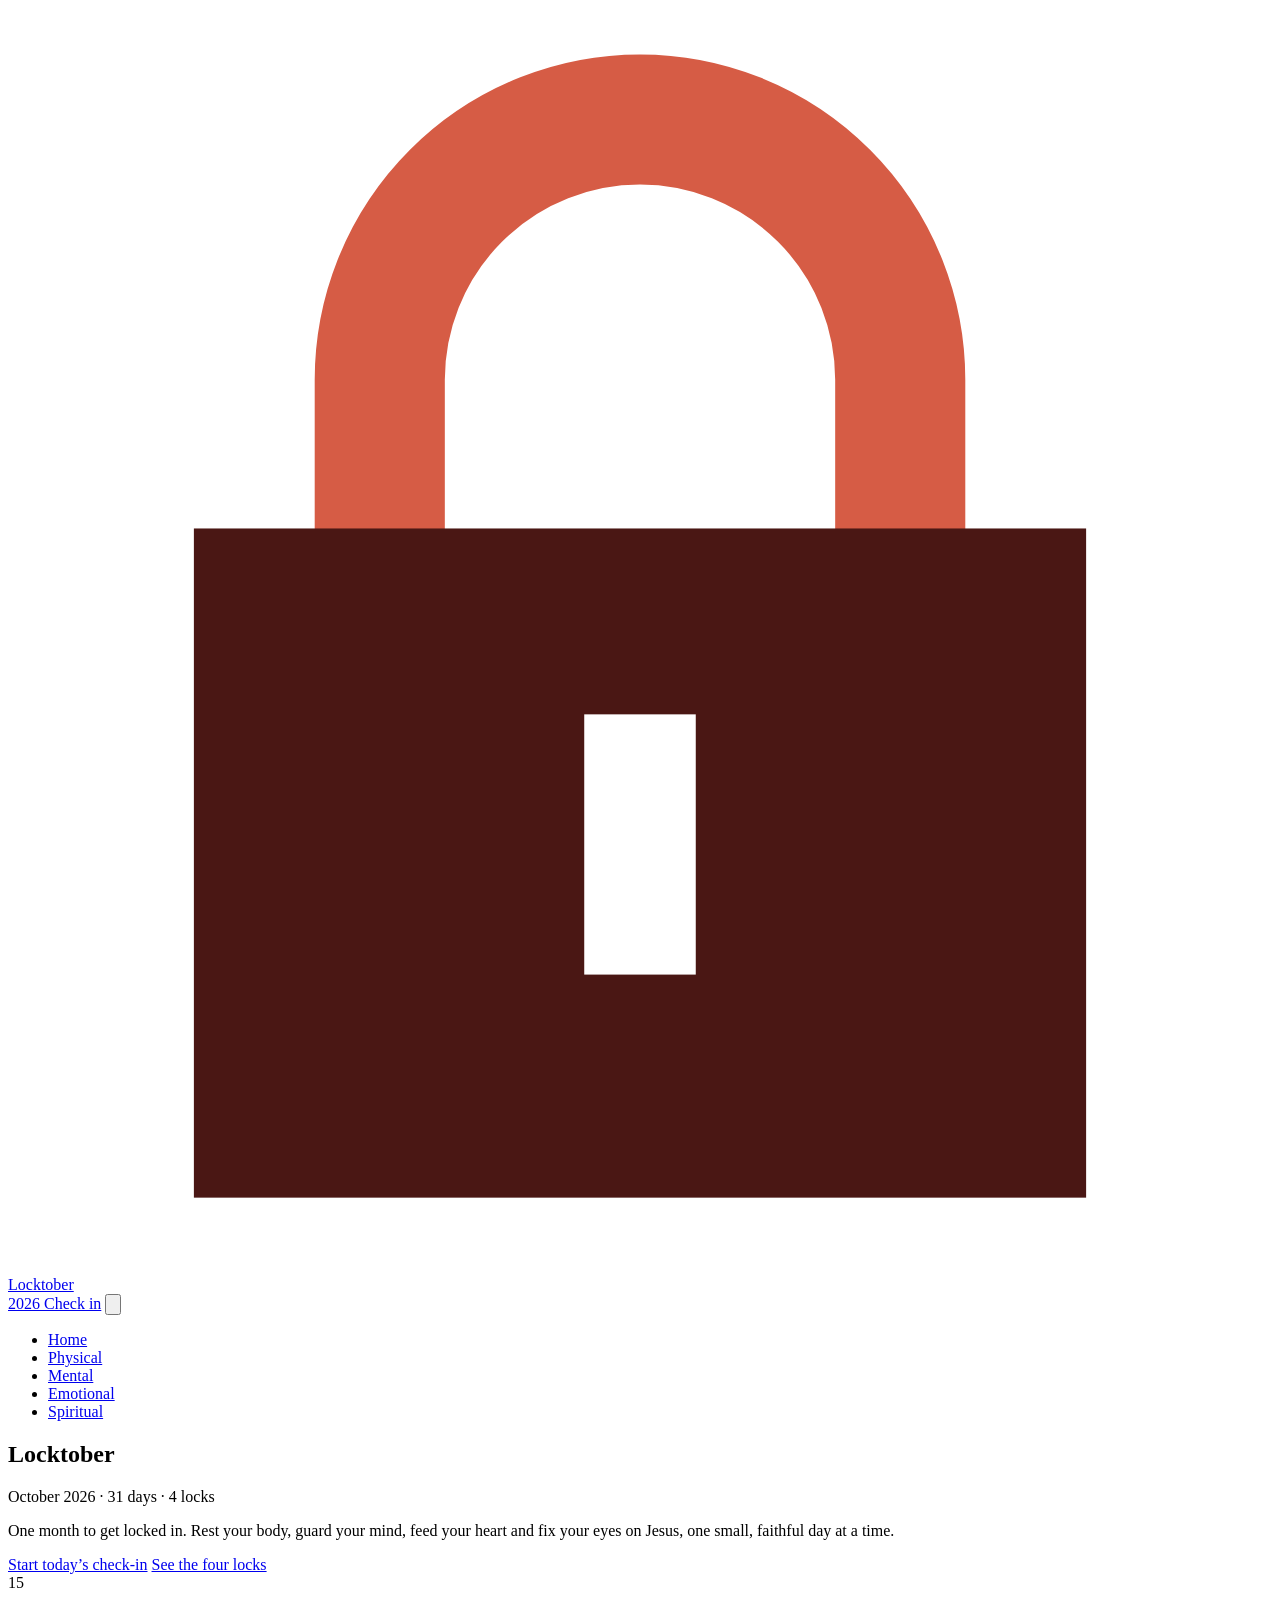
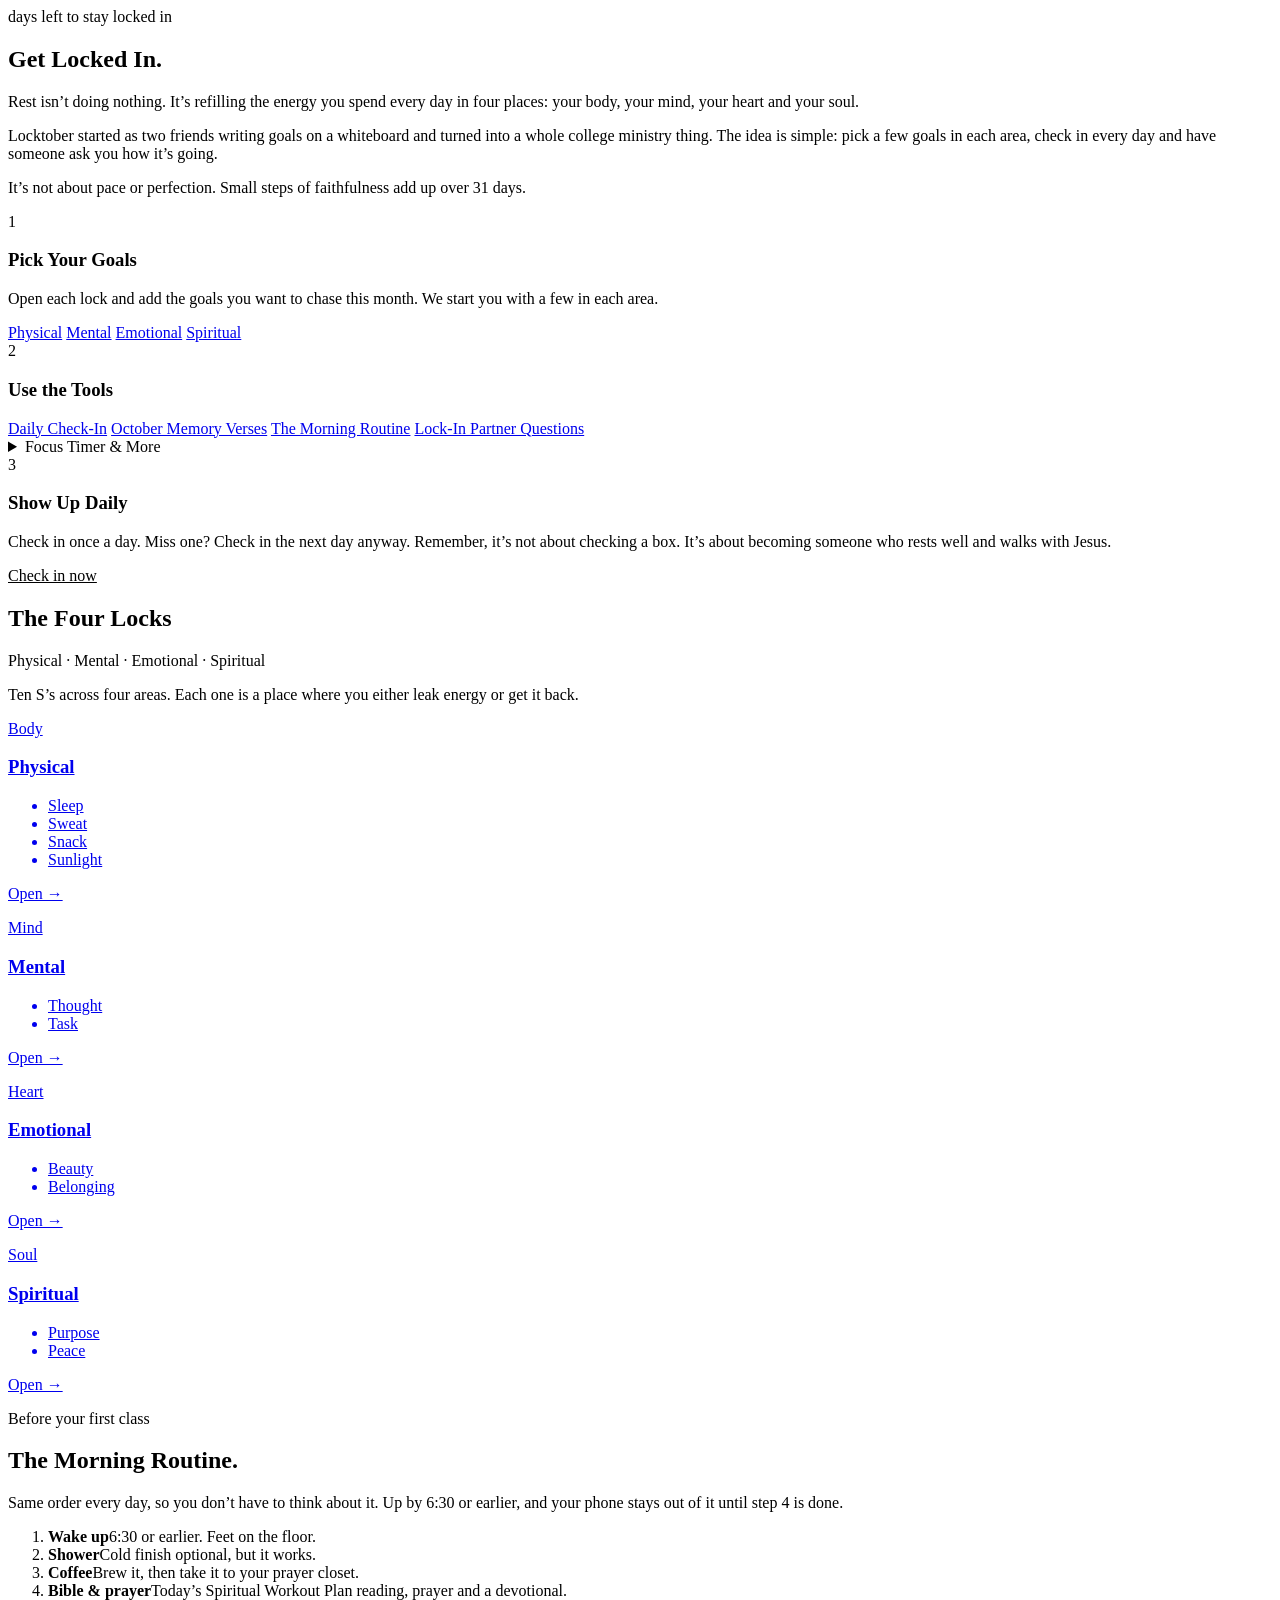
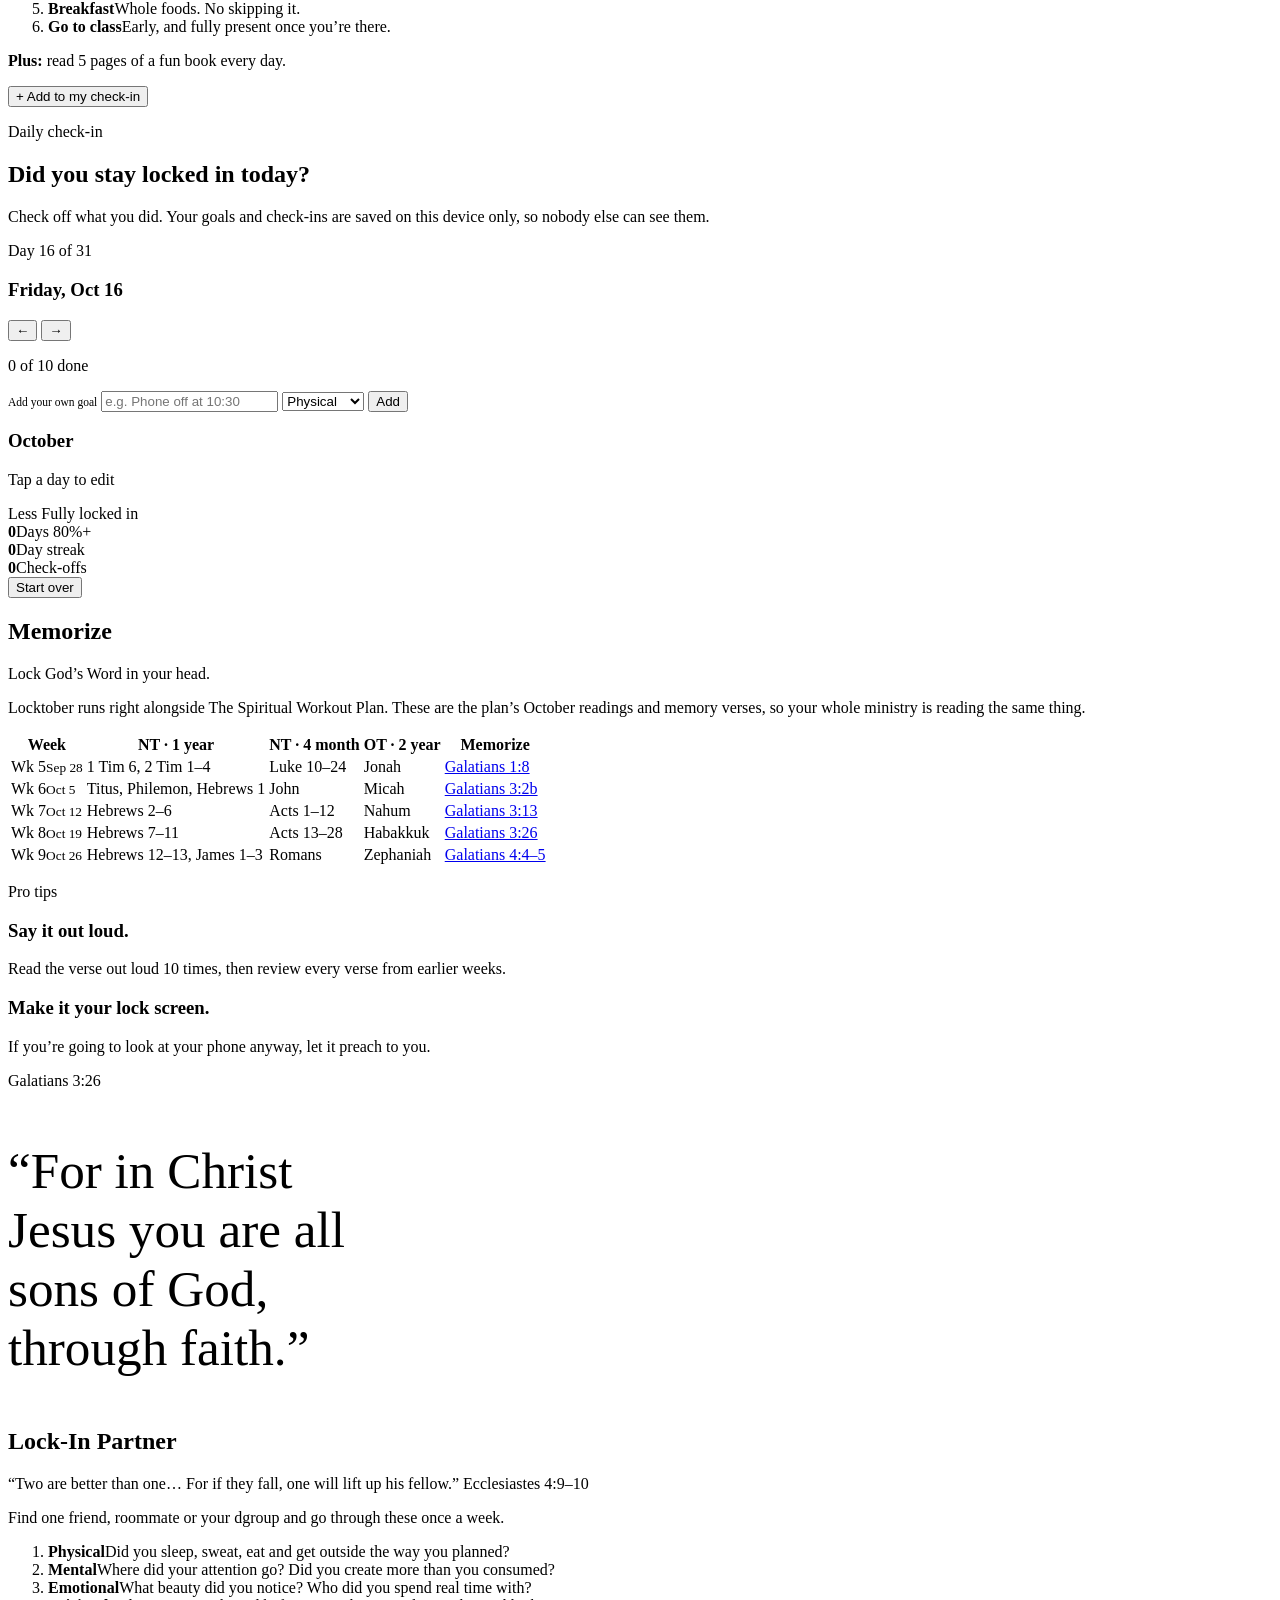
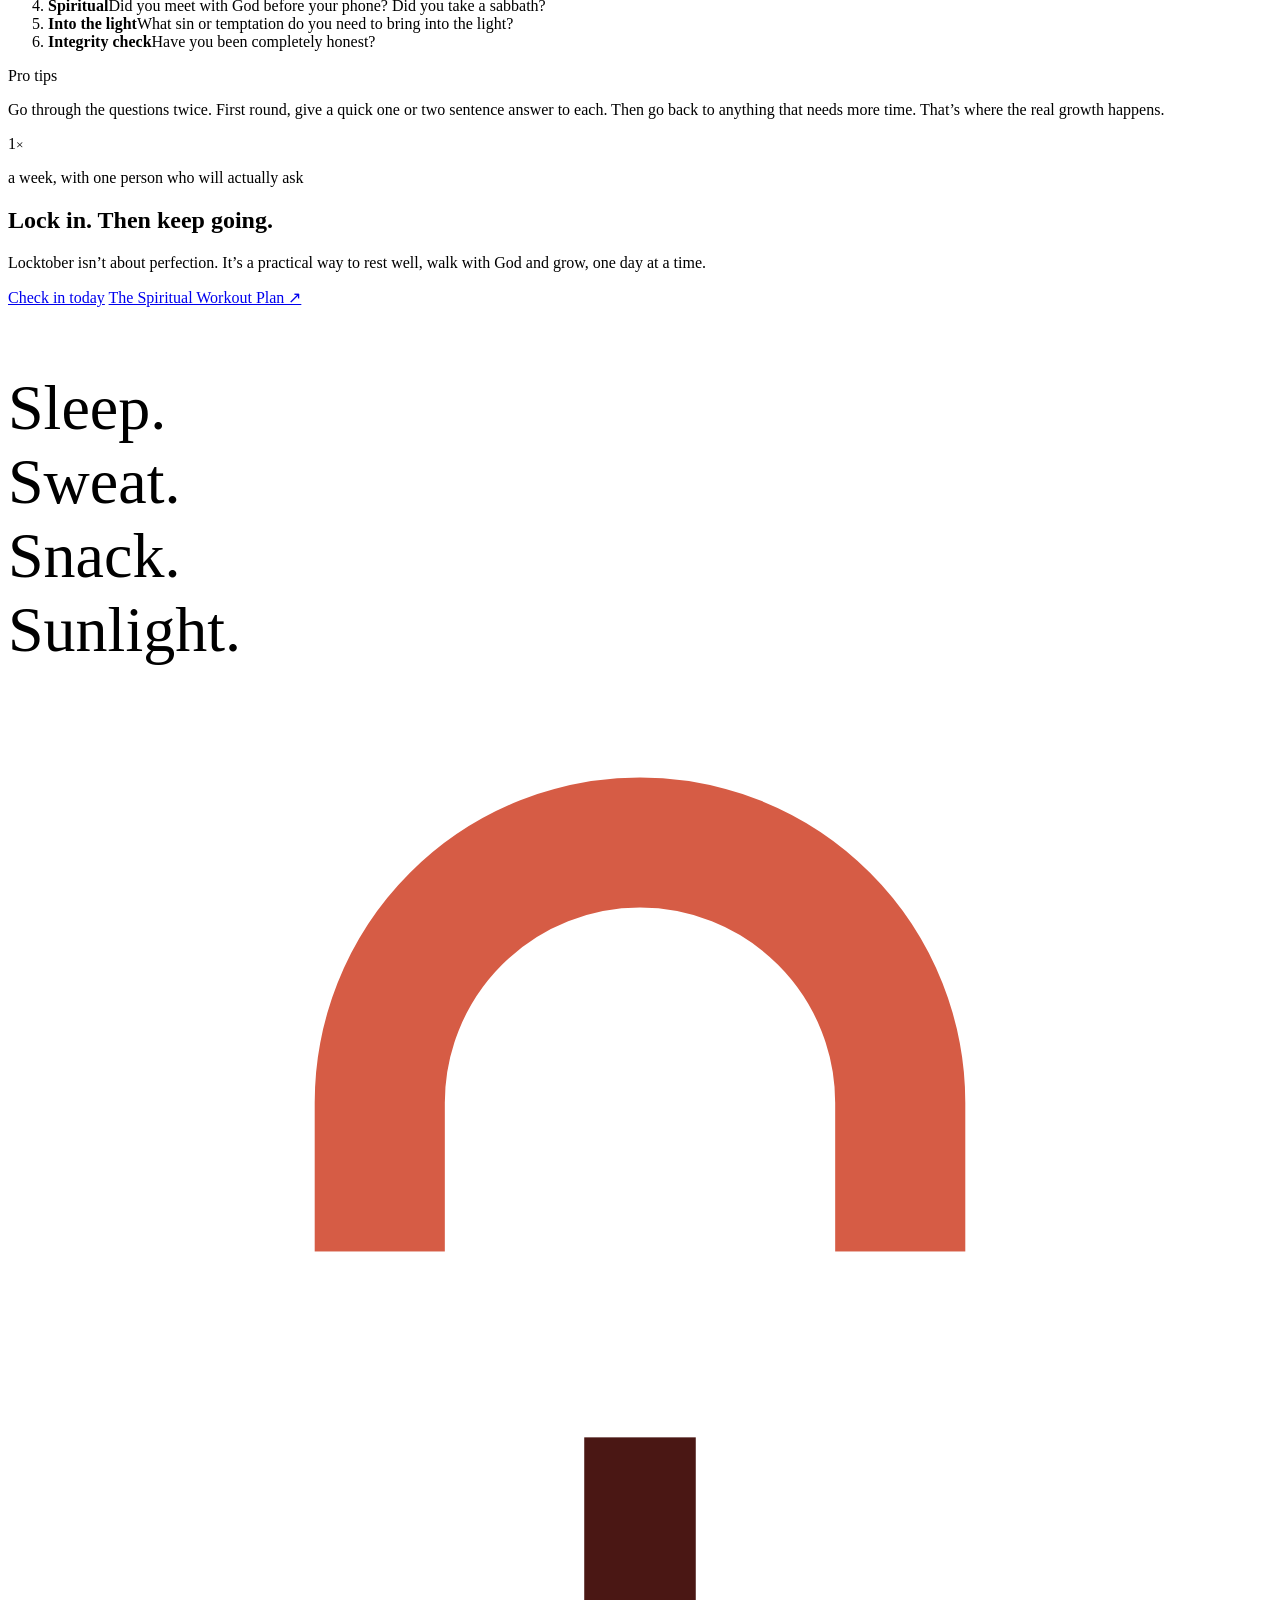
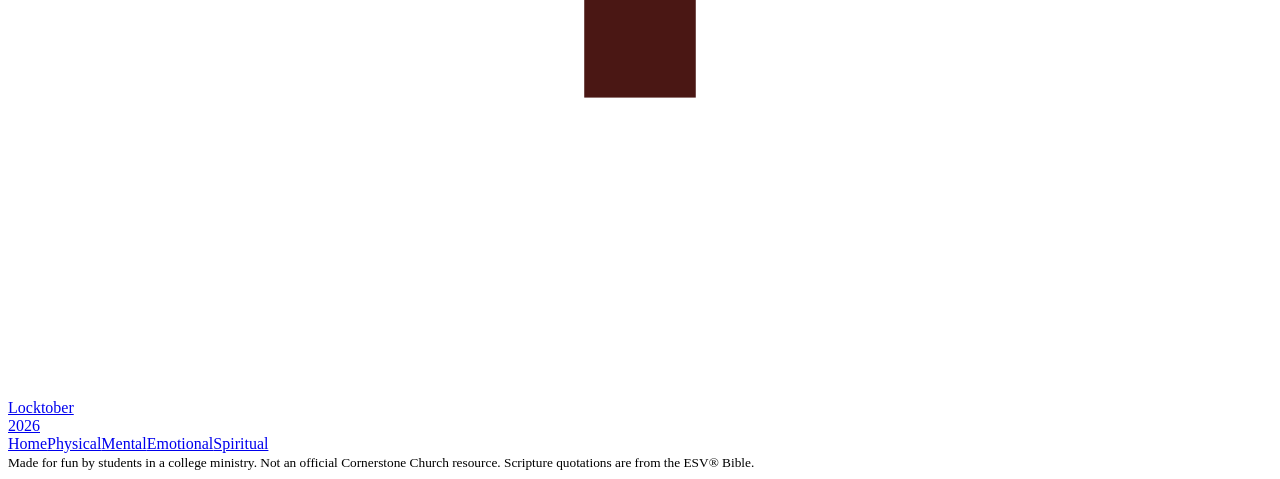
==== index.html @ e39af918 "Add files via upload" ====
<!doctype html>
<html lang="en">
<head>
<meta charset="utf-8">
<meta name="viewport" content="width=device-width, initial-scale=1, viewport-fit=cover">
<title>Locktober</title>
<meta name="claude:viewport-fit-sides" content="cover">
<meta name="description" content="31 days to get locked in: physical, mental, emotional, and spiritual rest for October.">
<link rel="preconnect" href="https://fonts.googleapis.com">
<link rel="preconnect" href="https://fonts.gstatic.com" crossorigin>
<link rel="stylesheet" href="https://fonts.googleapis.com/css2?family=Inter+Tight:wght@700;800&family=Montserrat:wght@500;600;700;800&display=swap">
<link rel="stylesheet" href="css/style.css">
</head>
<body>

<header class="site-header">
  <nav class="nav" aria-label="Main">
    <a class="logo" href="index.html" aria-label="Locktober home">
      <svg viewBox="0 0 34 34" aria-hidden="true"><path d="M10 15V10a7 7 0 0 1 14 0v5" fill="none" stroke="#d65c45" stroke-width="3.5"/><rect x="5" y="14" width="24" height="18" fill="#4a1714"/><rect x="15.5" y="19" width="3" height="7" fill="#ffffff"/></svg>
      <span>Locktober<br>2026</span>
    </a>
    <a class="nav-cta" href="index.html#checkin">Check in</a>
    <button class="nav-toggle" type="button" aria-label="Menu" aria-expanded="false"><svg viewBox="0 0 28 28" aria-hidden="true"><path d="M4 8h20M4 14h20M4 20h20" stroke="currentColor" stroke-width="2.5"/></svg></button>
    <ul class="nav-links">
      <li><a href="index.html" aria-current="page">Home</a></li>
      <li><a href="physical.html">Physical</a></li>
      <li><a href="mental.html">Mental</a></li>
      <li><a href="emotional.html">Emotional</a></li>
      <li><a href="spiritual.html">Spiritual</a></li>
    </ul>
  </nav>
</header>

<main>

  <!-- HERO -->
  <section class="split hero">
    <div class="split__text t-coral">
      <div class="rays" aria-hidden="true"></div>
      <span class="badge" aria-hidden="true"><i></i><i></i><i></i><i></i></span>
      <h1>Locktober</h1>
      <p class="dots">October 2026 · 31 days · 4 locks</p>
      <p class="lead">One month to get locked in. Rest your body, guard your mind, feed your heart and fix your eyes on Jesus, one small, faithful day at a time.</p>
      <div class="btn-row">
        <a class="btn" href="#checkin">Start today’s check-in</a>
        <a class="btn btn--ghost" href="#locks">See the four locks</a>
      </div>
    </div>
    <div class="split__art t-maroon">
      <span class="shape shape--burst" style="width:150%;height:150%;--shape-color:var(--coral-ray);opacity:.9" aria-hidden="true"></span>
      <div class="stat" id="days-left">15</div>
      <p class="stat-cap">days left to stay locked in</p>
    </div>
  </section>

  <!-- INTRO + STEPS -->
  <section class="intro">
    <h2>Get Locked In.</h2>
    <p class="lead">Rest isn’t doing nothing. It’s refilling the energy you spend every day in four places: your body, your mind, your heart and your soul.</p>
    <p>Locktober started as two friends writing goals on a whiteboard and turned into a whole college ministry thing. The idea is simple: pick a few goals in each area, check in every day and have someone ask you how it’s going.</p>
    <p>It’s not about pace or perfection. Small steps of faithfulness add up over 31 days.</p>
  </section>

  <section class="steps" aria-label="How it works">
    <article class="step t-coral">
      <span class="shape shape--burst" style="width:520px;height:520px;right:-260px;top:-200px;--shape-color:#c94e38" aria-hidden="true"></span>
      <div class="num">1</div>
      <h3>Pick Your Goals</h3>
      <p>Open each lock and add the goals you want to chase this month. We start you with a few in each area.</p>
      <div class="btn-row" style="flex-direction:column;align-items:flex-start;gap:12px">
        <a class="btn" href="physical.html">Physical</a>
        <a class="btn" href="mental.html">Mental</a>
        <a class="btn" href="emotional.html">Emotional</a>
        <a class="btn" href="spiritual.html">Spiritual</a>
      </div>
    </article>
    <article class="step t-sage">
      <span class="shape shape--fine" style="width:600px;height:600px;left:-200px;bottom:-330px;--shape-color:#86a99c" aria-hidden="true"></span>
      <div class="num">2</div>
      <h3>Use the Tools</h3>
      <div class="acc">
        <a href="#checkin">Daily Check-In</a>
        <a href="#memory">October Memory Verses</a>
        <a href="#morning">The Morning Routine</a>
        <a href="#accountability">Lock-In Partner Questions</a>
        <details>
          <summary>Focus Timer &amp; More</summary>
          <p>The lock pages have a few tools: a focus timer, today’s sunrise and sunset, beauty prompts and a breath prayer.</p>
        </details>
      </div>
    </article>
    <article class="step t-teal">
      <span class="shape shape--spiky" style="width:520px;height:520px;right:-220px;bottom:-240px;--shape-color:var(--teal-2)" aria-hidden="true"></span>
      <div class="num">3</div>
      <h3>Show Up Daily</h3>
      <p>Check in once a day. Miss one? Check in the next day anyway. Remember, it’s not about checking a box. It’s about becoming someone who rests well and walks with Jesus.</p>
      <div><a class="btn" style="background:var(--sage);color:var(--white)" href="#checkin">Check in now</a></div>
    </article>
  </section>

  <!-- THE FOUR LOCKS -->
  <section class="band t-maroon" id="locks">
    <span class="shape shape--burst" style="width:900px;height:900px;left:-420px;top:-300px;--shape-color:var(--maroon-2)" aria-hidden="true"></span>
    <h2>The Four Locks</h2>
    <p class="dots">Physical · Mental · Emotional · Spiritual</p>
    <p class="lead">Ten S’s across four areas. Each one is a place where you either leak energy or get it back.</p>
    <div class="locks">
      <a class="lock-card t-coral" href="physical.html">
        <span class="shape shape--burst" style="--shape-color:var(--coral-ray)" aria-hidden="true"></span>
        <p class="label">Body</p>
        <h3>Physical</h3>
        <ul><li>Sleep</li><li>Sweat</li><li>Snack</li><li>Sunlight</li></ul>
        <span class="go">Open →</span>
      </a>
      <a class="lock-card t-cream" href="mental.html">
        <span class="shape shape--star8" aria-hidden="true"></span>
        <p class="label">Mind</p>
        <h3>Mental</h3>
        <ul><li>Thought</li><li>Task</li></ul>
        <span class="go">Open →</span>
      </a>
      <a class="lock-card t-sage" href="emotional.html">
        <span class="shape shape--fine" style="--shape-color:var(--sage-2)" aria-hidden="true"></span>
        <p class="label" style="color:var(--white)">Heart</p>
        <h3>Emotional</h3>
        <ul><li>Beauty</li><li>Belonging</li></ul>
        <span class="go">Open →</span>
      </a>
      <a class="lock-card t-teal" href="spiritual.html">
        <span class="shape shape--spiky" style="--shape-color:var(--teal-2)" aria-hidden="true"></span>
        <p class="label">Soul</p>
        <h3>Spiritual</h3>
        <ul><li>Purpose</li><li>Peace</li></ul>
        <span class="go">Open →</span>
      </a>
    </div>
  </section>

  <!-- MORNING ROUTINE -->
  <section class="routine" id="morning">
    <div class="routine__head">
      <p class="label" style="color:var(--coral)">Before your first class</p>
      <h2>The Morning Routine.</h2>
      <p>Same order every day, so you don’t have to think about it. Up by 6:30 or earlier, and your phone stays out of it until step 4 is done.</p>
    </div>
    <ol class="routine__steps">
      <li><b>Wake up</b><span>6:30 or earlier. Feet on the floor.</span></li>
      <li><b>Shower</b><span>Cold finish optional, but it works.</span></li>
      <li><b>Coffee</b><span>Brew it, then take it to your prayer closet.</span></li>
      <li><b>Bible &amp; prayer</b><span>Today’s Spiritual Workout Plan reading, prayer and a devotional.</span></li>
      <li><b>Breakfast</b><span>Whole foods. No skipping it.</span></li>
      <li><b>Go to class</b><span>Early, and fully present once you’re there.</span></li>
    </ol>
    <div class="routine__foot">
      <p><b>Plus:</b> read 5 pages of a fun book every day.</p>
      <button class="add" type="button" data-goal="morning-routine" data-pillar="spiritual" data-label="Morning routine" style="--t-card-head:var(--maroon)">+ Add to my check-in</button>
    </div>
  </section>

  <!-- DAILY CHECK-IN -->
  <section class="checkin" id="checkin">
    <div class="checkin__head">
      <p class="label" style="color:var(--coral)">Daily check-in</p>
      <h2>Did you stay locked in today?</h2>
      <p>Check off what you did. Your goals and check-ins are saved on this device only, so nobody else can see them.</p>
    </div>
    <div class="checkin__inner" id="tracker">
      <div class="panel">
        <div class="daybar">
          <div>
            <p class="label" id="day-label">Day 16 of 31</p>
            <h3 id="day-title">Friday, Oct 16</h3>
          </div>
          <div class="daynav">
            <button type="button" id="prev-day" aria-label="Previous day">←</button>
            <button type="button" id="next-day" aria-label="Next day">→</button>
          </div>
        </div>
        <div>
          <div class="progress"><span id="progress-bar" style="width:0%"></span></div>
          <p class="progress-text" id="progress-text">0 of 10 done</p>
        </div>
        <div id="goal-list"></div>
        <form class="addform" id="add-form">
          <label class="label" for="new-goal" style="width:100%;font-size:.72rem">Add your own goal</label>
          <input id="new-goal" type="text" maxlength="80" placeholder="e.g. Phone off at 10:30">
          <select id="new-pillar" aria-label="Which lock">
            <option value="physical">Physical</option>
            <option value="mental">Mental</option>
            <option value="emotional">Emotional</option>
            <option value="spiritual">Spiritual</option>
          </select>
          <button class="btn btn--dark btn--sm" type="submit">Add</button>
        </form>
      </div>
      <div class="panel">
        <div class="daybar">
          <h3>October</h3>
          <p class="label">Tap a day to edit</p>
        </div>
        <div class="cal" id="calendar"></div>
        <div class="legend" aria-hidden="true">
          <span>Less</span>
          <i style="background:#fff"></i><i style="background:#f2c8bd"></i><i style="background:#e69684"></i><i style="background:var(--coral)"></i><i style="background:var(--maroon)"></i>
          <span>Fully locked in</span>
        </div>
        <div class="stats">
          <div><b id="stat-locked">0</b><span>Days 80%+</span></div>
          <div><b id="stat-streak">0</b><span>Day streak</span></div>
          <div><b id="stat-checks">0</b><span>Check-offs</span></div>
        </div>
        <div class="today-reading" id="today-reading"></div>
        <button class="reset" type="button" id="reset">Start over</button>
      </div>
    </div>
  </section>

  <!-- MEMORIZE -->
  <section class="split split--flip" id="memory">
    <div class="split__text t-coral">
      <h2>Memorize</h2>
      <p class="sub">Lock God’s Word in your head.</p>
      <p>Locktober runs right alongside The Spiritual Workout Plan. These are the plan’s October readings and memory verses, so your whole ministry is reading the same thing.</p>
      <div class="table-wrap">
        <table class="reading">
          <thead><tr><th scope="col">Week</th><th scope="col">NT · 1 year</th><th scope="col">NT · 4 month</th><th scope="col">OT · 2 year</th><th scope="col">Memorize</th></tr></thead>
          <tbody>
            <tr data-week="2026-09-28"><td>Wk 5<small>Sep 28</small></td><td>1 Tim 6, 2 Tim 1–4</td><td>Luke 10–24</td><td>Jonah</td><td class="mem"><a href="https://www.biblegateway.com/passage/?search=Galatians%201%3A8&amp;version=ESV" target="_blank" rel="noopener">Galatians 1:8</a></td></tr>
            <tr data-week="2026-10-05"><td>Wk 6<small>Oct 5</small></td><td>Titus, Philemon, Hebrews 1</td><td>John</td><td>Micah</td><td class="mem"><a href="https://www.biblegateway.com/passage/?search=Galatians%203%3A2&amp;version=ESV" target="_blank" rel="noopener">Galatians 3:2b</a></td></tr>
            <tr data-week="2026-10-12"><td>Wk 7<small>Oct 12</small></td><td>Hebrews 2–6</td><td>Acts 1–12</td><td>Nahum</td><td class="mem"><a href="https://www.biblegateway.com/passage/?search=Galatians%203%3A13&amp;version=ESV" target="_blank" rel="noopener">Galatians 3:13</a></td></tr>
            <tr data-week="2026-10-19"><td>Wk 8<small>Oct 19</small></td><td>Hebrews 7–11</td><td>Acts 13–28</td><td>Habakkuk</td><td class="mem"><a href="https://www.biblegateway.com/passage/?search=Galatians%203%3A26&amp;version=ESV" target="_blank" rel="noopener">Galatians 3:26</a></td></tr>
            <tr data-week="2026-10-26"><td>Wk 9<small>Oct 26</small></td><td>Hebrews 12–13, James 1–3</td><td>Romans</td><td>Zephaniah</td><td class="mem"><a href="https://www.biblegateway.com/passage/?search=Galatians%204%3A4-5&amp;version=ESV" target="_blank" rel="noopener">Galatians 4:4–5</a></td></tr>
          </tbody>
        </table>
      </div>
      <p class="label">Pro tips</p>
      <div class="tips">
        <div class="tip"><h3>Say it out loud.</h3><p>Read the verse out loud 10 times, then review every verse from earlier weeks.</p></div>
        <div class="tip"><h3>Make it your lock screen.</h3><p>If you’re going to look at your phone anyway, let it preach to you.</p></div>
      </div>
    </div>
    <div class="split__art t-maroon">
      <span class="shape shape--star8" style="width:130%;height:130%;--shape-color:var(--maroon-2)" aria-hidden="true"></span>
      <p class="stat-cap" style="color:var(--coral)">Galatians 3:26</p>
      <p class="sub" style="color:var(--white);max-width:14ch;font-size:clamp(2rem,4vw,3.2rem)">“For in Christ Jesus you are all sons of God, through faith.”</p>
    </div>
  </section>

  <!-- ACCOUNTABILITY -->
  <section class="split" id="accountability">
    <div class="split__text t-teal">
      <span class="shape shape--petals" style="width:420px;height:420px;left:-170px;top:-150px;--shape-color:var(--sage);opacity:.85" aria-hidden="true"></span>
      <h2>Lock-In Partner</h2>
      <p class="sub">“Two are better than one… For if they fall, one will lift up his fellow.” Ecclesiastes 4:9–10</p>
      <p>Find one friend, roommate or your dgroup and go through these once a week.</p>
      <ol class="qs">
        <li><b>Physical</b><span>Did you sleep, sweat, eat and get outside the way you planned?</span></li>
        <li><b>Mental</b><span>Where did your attention go? Did you create more than you consumed?</span></li>
        <li><b>Emotional</b><span>What beauty did you notice? Who did you spend real time with?</span></li>
        <li><b>Spiritual</b><span>Did you meet with God before your phone? Did you take a sabbath?</span></li>
        <li><b>Into the light</b><span>What sin or temptation do you need to bring into the light?</span></li>
        <li><b>Integrity check</b><span>Have you been completely honest?</span></li>
      </ol>
      <p class="label">Pro tips</p>
      <div class="tips">
        <div class="tip tip--wide"><p>Go through the questions twice. First round, give a quick one or two sentence answer to each. Then go back to anything that needs more time. That’s where the real growth happens.</p></div>
      </div>
    </div>
    <div class="split__art t-sage">
      <span class="shape shape--spiky" style="width:120%;height:120%;--shape-color:var(--teal);opacity:.9" aria-hidden="true"></span>
      <div class="stat" style="color:var(--white)">1<small>×</small></div>
      <p class="stat-cap">a week, with one person who will actually ask</p>
    </div>
  </section>

  <!-- CLOSER -->
  <section class="split hero">
    <div class="split__text t-coral">
      <span class="badge" aria-hidden="true"><i></i><i></i><i></i><i></i></span>
      <h2>Lock in. Then keep going.</h2>
      <p class="lead">Locktober isn’t about perfection. It’s a practical way to rest well, walk with God and grow, one day at a time.</p>
      <div class="btn-row">
        <a class="btn btn--dark" href="#checkin">Check in today</a>
        <a class="btn btn--dark" href="https://cornerstonelife.com/workout/" target="_blank" rel="noopener">The Spiritual Workout Plan ↗</a>
      </div>
    </div>
    <div class="split__art t-maroon">
      <span class="shape shape--burst" style="width:140%;height:140%;--shape-color:var(--coral)" aria-hidden="true"></span>
      <p class="sub" style="color:var(--white);font-size:clamp(2.2rem,5vw,4rem);max-width:10ch">Sleep. Sweat. Snack. Sunlight.</p>
    </div>
  </section>

</main>

<footer class="site-footer">
  <div class="inner">
    <a class="logo" href="index.html" aria-label="Locktober home">
      <svg viewBox="0 0 34 34" aria-hidden="true"><path d="M10 15V10a7 7 0 0 1 14 0v5" fill="none" stroke="#d65c45" stroke-width="3.5"/><rect x="5" y="14" width="24" height="18" fill="#ffffff"/><rect x="15.5" y="19" width="3" height="7" fill="#4a1714"/></svg>
      <span>Locktober<br>2026</span>
    </a>
    <nav aria-label="Footer">
      <a href="index.html">Home</a><a href="physical.html">Physical</a><a href="mental.html">Mental</a><a href="emotional.html">Emotional</a><a href="spiritual.html">Spiritual</a>
    </nav>
    <small>Made for fun by students in a college ministry. Not an official Cornerstone Church resource. Scripture quotations are from the ESV® Bible.</small>
  </div>
</footer>

<script src="js/app.js"></script>
</body>
</html>
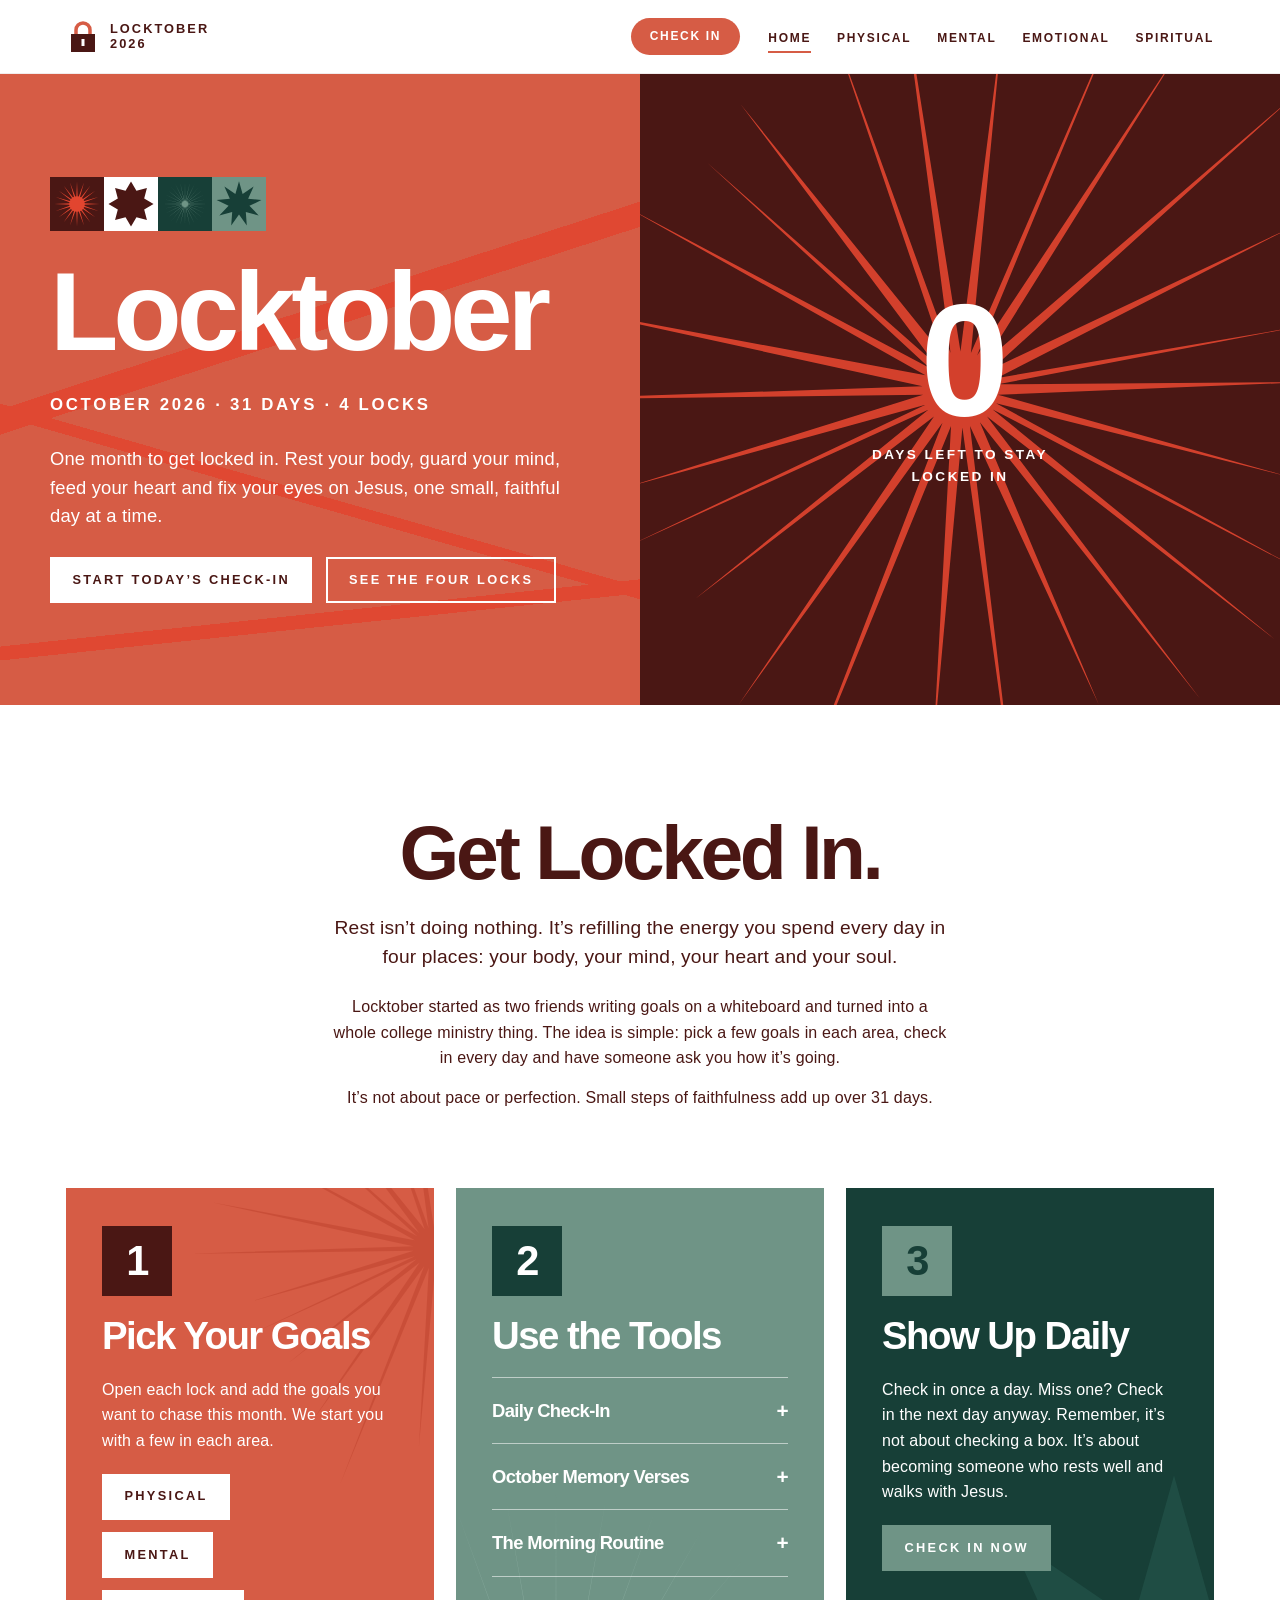
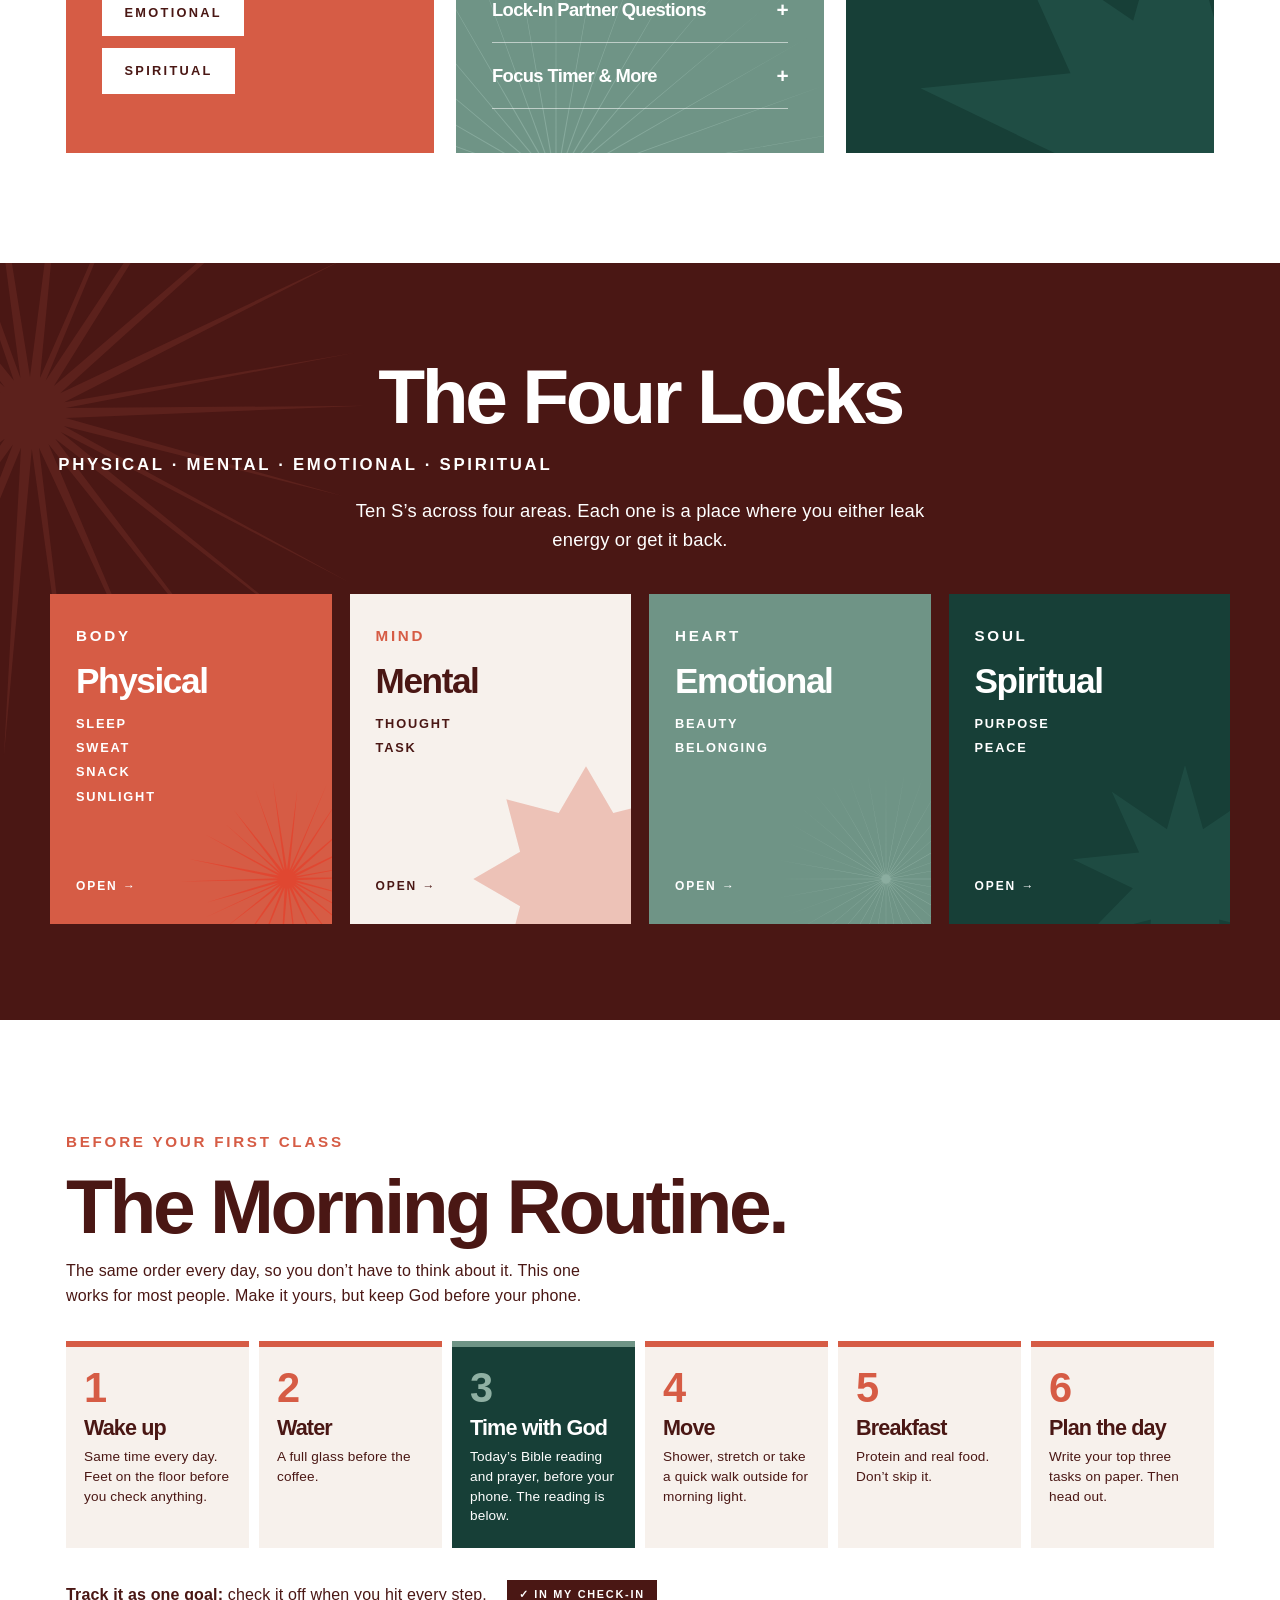
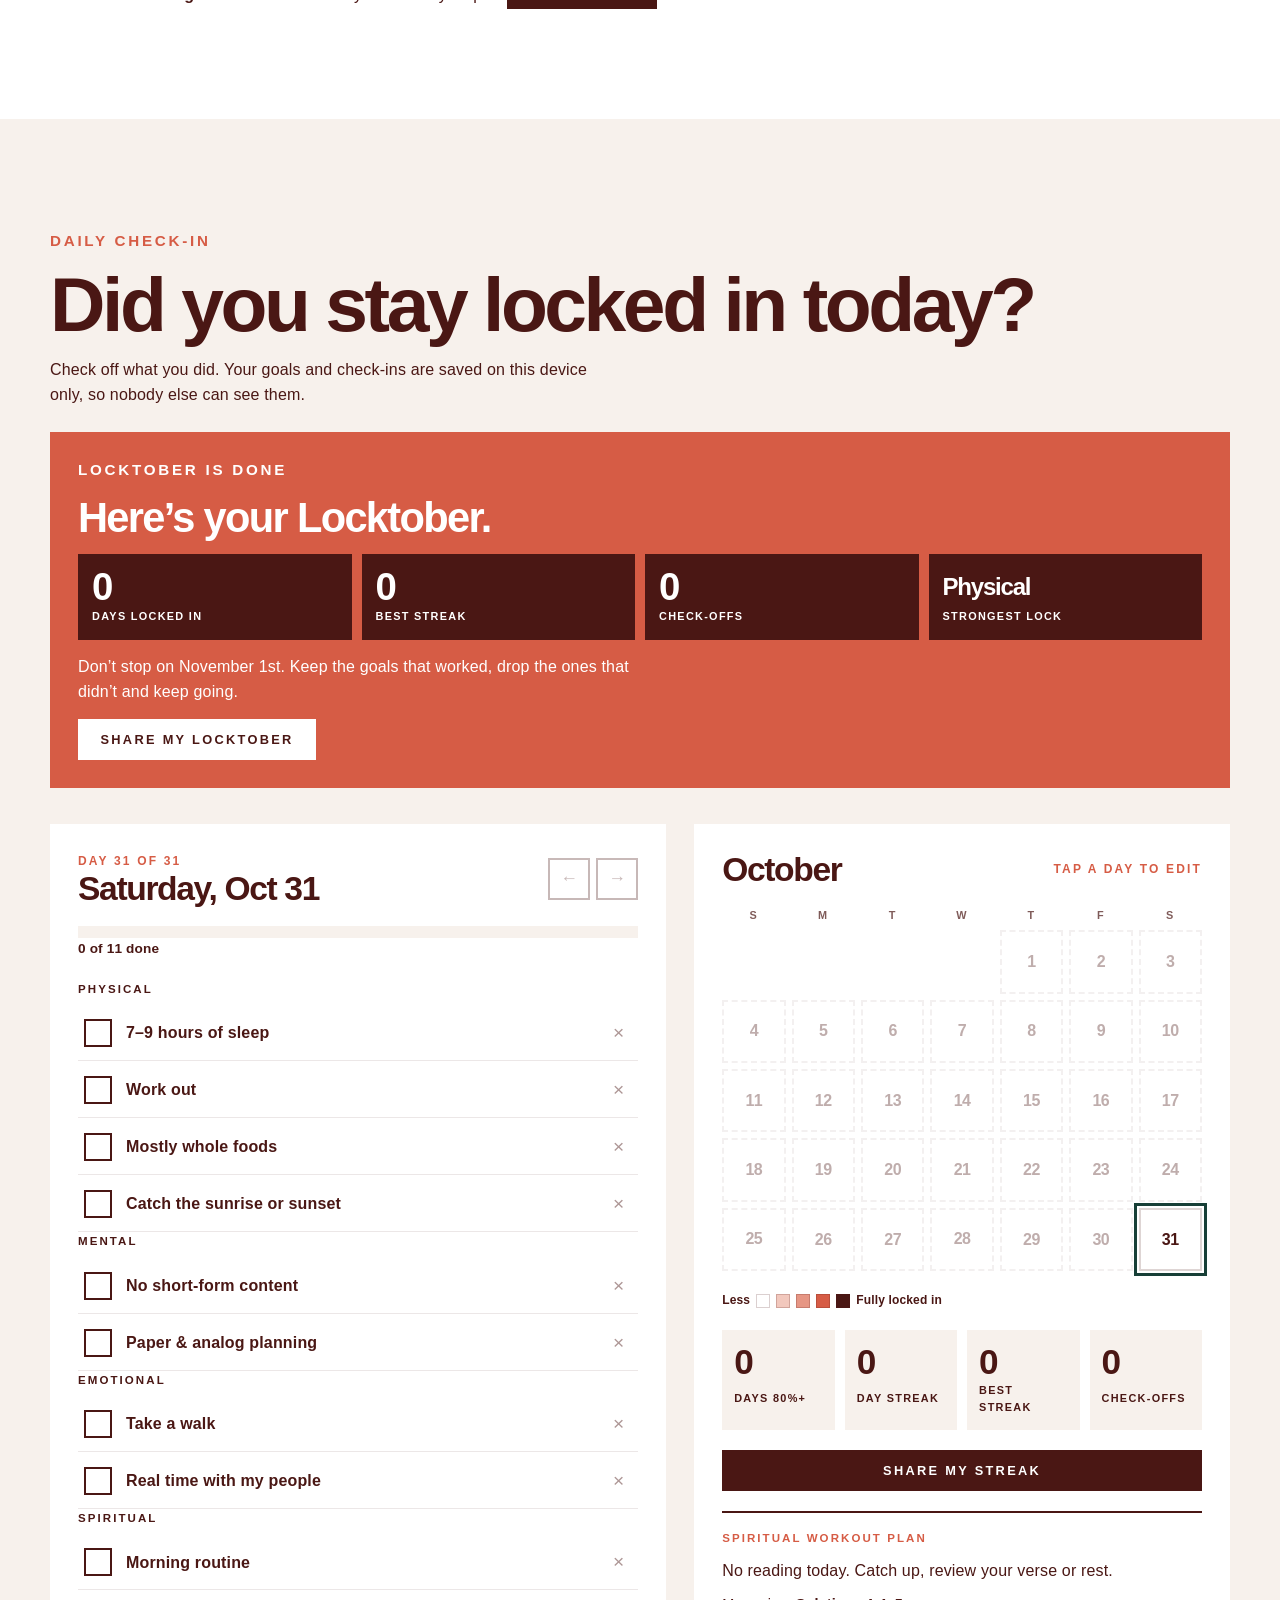
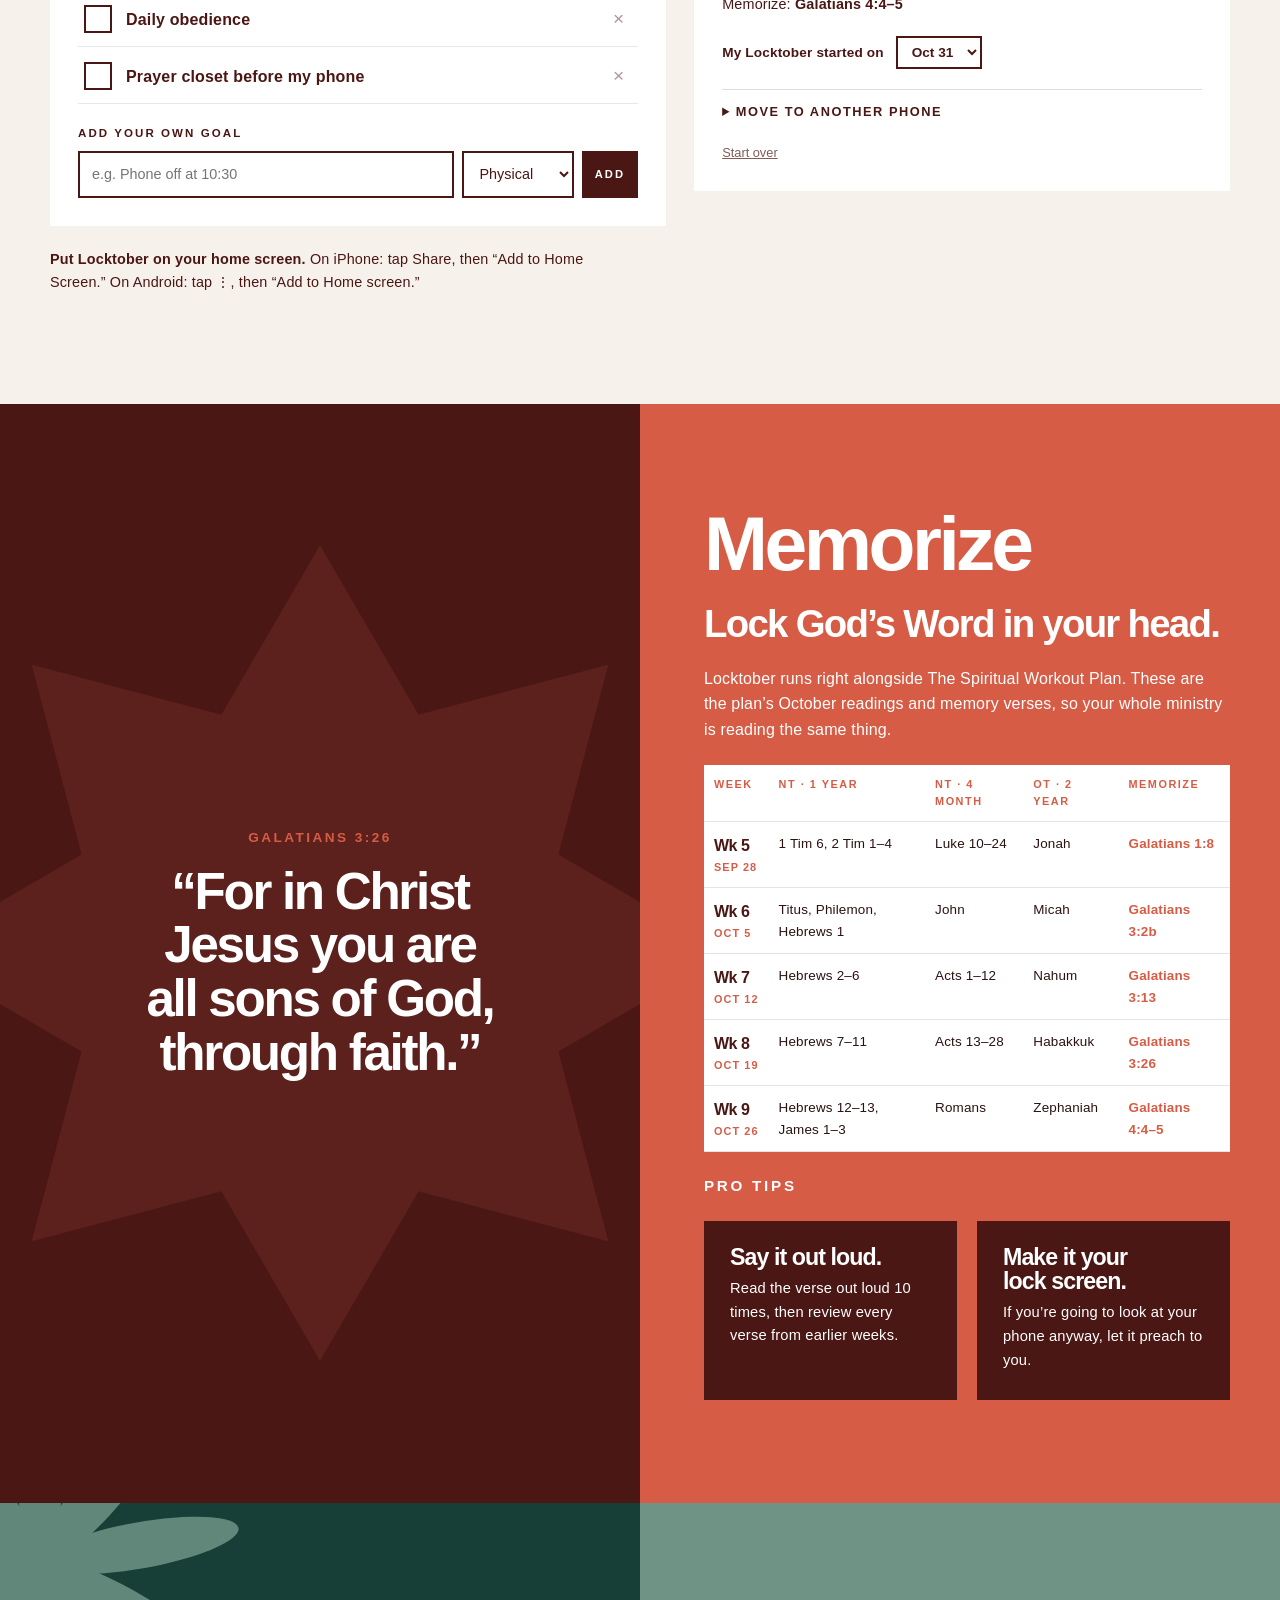
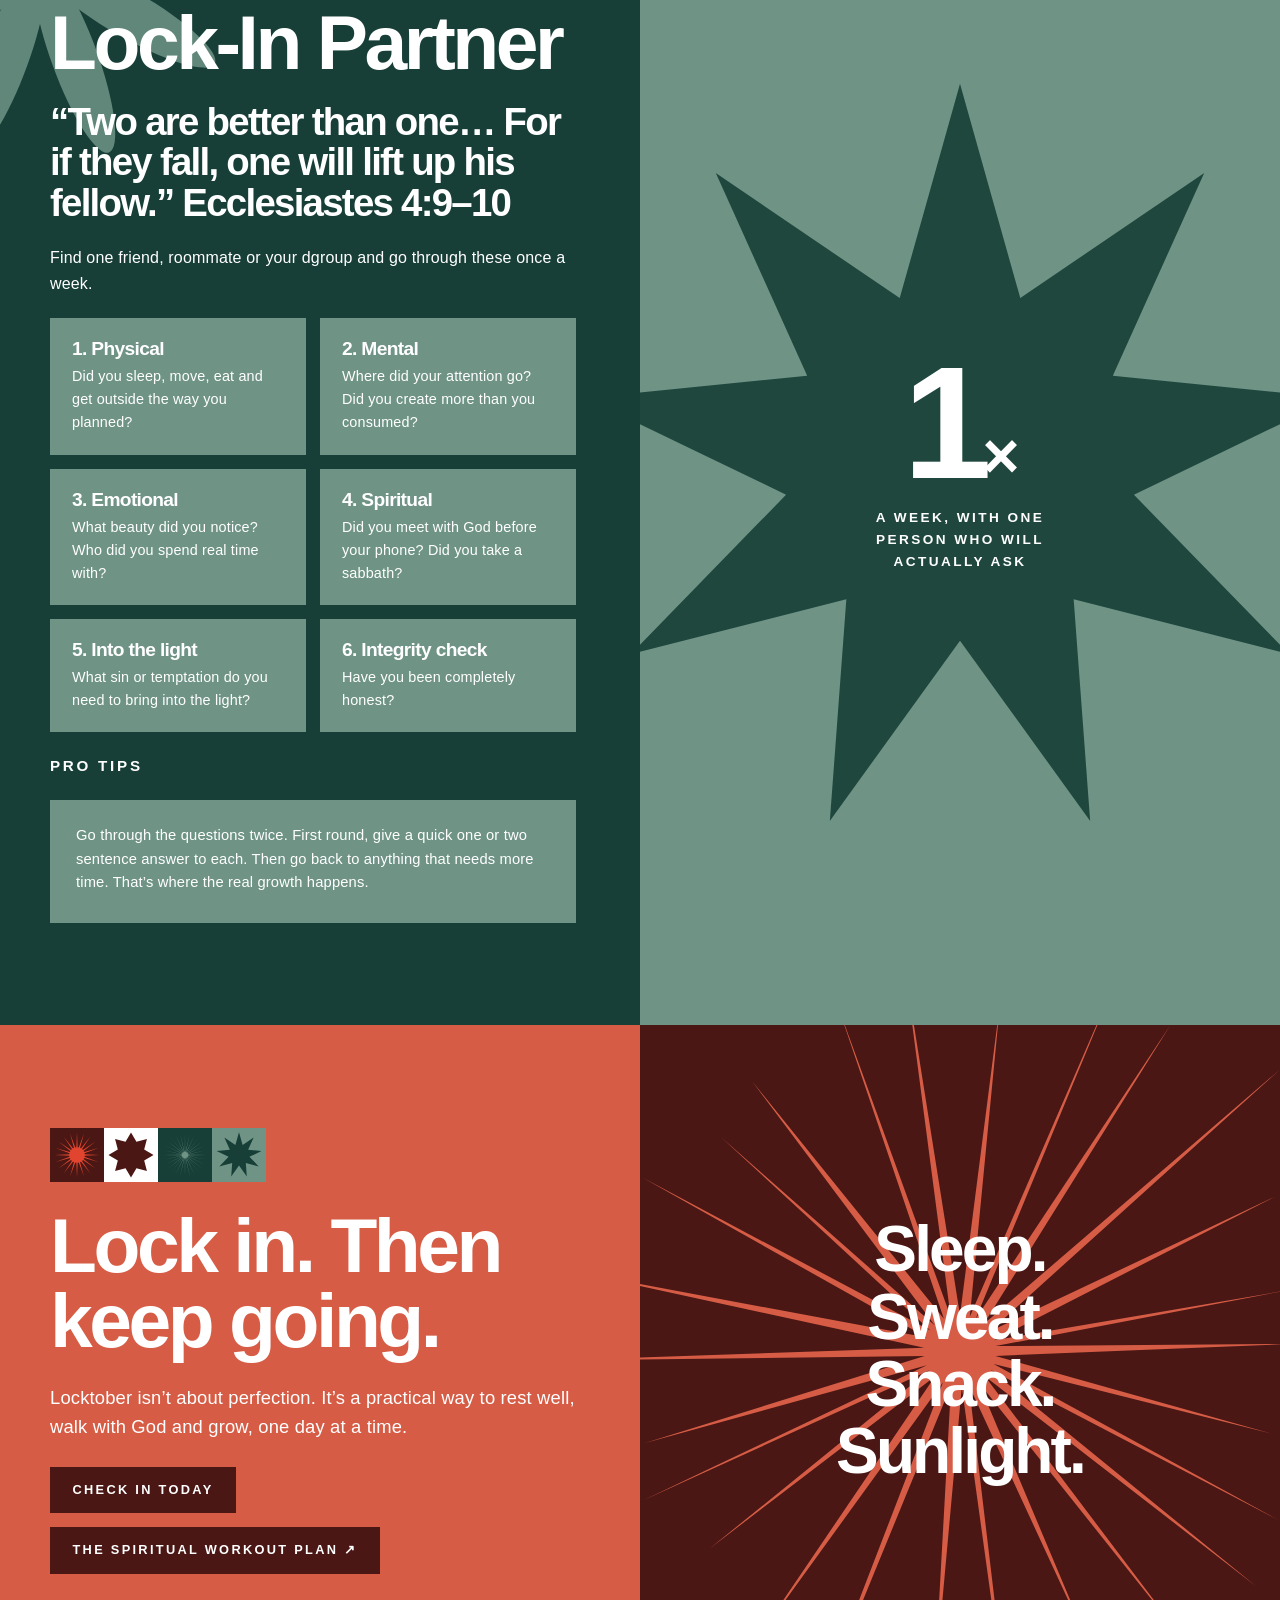
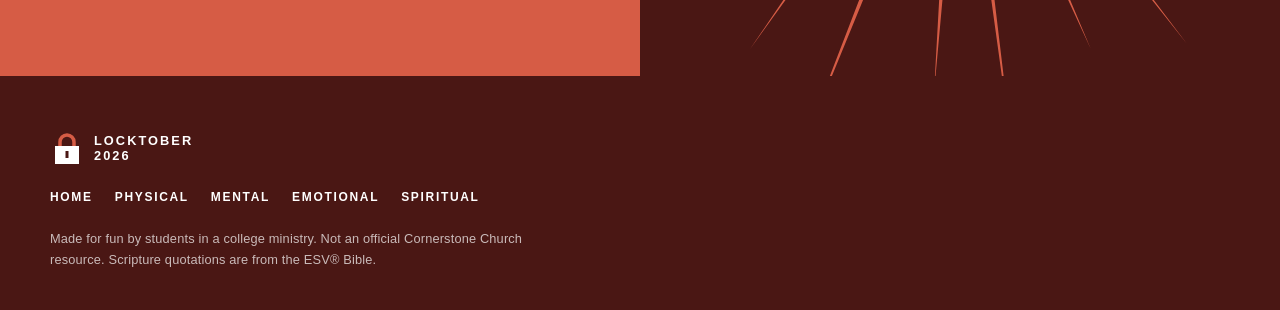
==== commit 722a2653: "Add files via upload" ====
--- a/index.html
+++ b/index.html
@@ -9,7 +9,12 @@
 <link rel="preconnect" href="https://fonts.googleapis.com">
 <link rel="preconnect" href="https://fonts.gstatic.com" crossorigin>
 <link rel="stylesheet" href="https://fonts.googleapis.com/css2?family=Inter+Tight:wght@700;800&family=Montserrat:wght@500;600;700;800&display=swap">
-<link rel="stylesheet" href="css/style.css">
+<link rel="stylesheet" href="style.css">
+<link rel="manifest" href="manifest.webmanifest">
+<link rel="icon" href="icon.svg" type="image/svg+xml">
+<link rel="apple-touch-icon" href="apple-touch-icon.png">
+<meta name="theme-color" content="#d65c45">
+<meta name="apple-mobile-web-app-title" content="Locktober">
 </head>
 <body>
 
@@ -141,18 +146,18 @@
     <div class="routine__head">
       <p class="label" style="color:var(--coral)">Before your first class</p>
       <h2>The Morning Routine.</h2>
-      <p>Same order every day, so you don’t have to think about it. Up by 6:30 or earlier, and your phone stays out of it until step 4 is done.</p>
+      <p>The same order every day, so you don’t have to think about it. This one works for most people. Make it yours, but keep God before your phone.</p>
     </div>
     <ol class="routine__steps">
-      <li><b>Wake up</b><span>6:30 or earlier. Feet on the floor.</span></li>
-      <li><b>Shower</b><span>Cold finish optional, but it works.</span></li>
-      <li><b>Coffee</b><span>Brew it, then take it to your prayer closet.</span></li>
-      <li><b>Bible &amp; prayer</b><span>Today’s Spiritual Workout Plan reading, prayer and a devotional.</span></li>
-      <li><b>Breakfast</b><span>Whole foods. No skipping it.</span></li>
-      <li><b>Go to class</b><span>Early, and fully present once you’re there.</span></li>
+      <li><b>Wake up</b><span>Same time every day. Feet on the floor before you check anything.</span></li>
+      <li><b>Water</b><span>A full glass before the coffee.</span></li>
+      <li><b>Time with God</b><span>Today’s Bible reading and prayer, before your phone. The reading is below.</span></li>
+      <li><b>Move</b><span>Shower, stretch or take a quick walk outside for morning light.</span></li>
+      <li><b>Breakfast</b><span>Protein and real food. Don’t skip it.</span></li>
+      <li><b>Plan the day</b><span>Write your top three tasks on paper. Then head out.</span></li>
     </ol>
     <div class="routine__foot">
-      <p><b>Plus:</b> read 5 pages of a fun book every day.</p>
+      <p><b>Track it as one goal:</b> check it off when you hit every step.</p>
       <button class="add" type="button" data-goal="morning-routine" data-pillar="spiritual" data-label="Morning routine" style="--t-card-head:var(--maroon)">+ Add to my check-in</button>
     </div>
   </section>
@@ -163,9 +168,26 @@
       <p class="label" style="color:var(--coral)">Daily check-in</p>
       <h2>Did you stay locked in today?</h2>
       <p>Check off what you did. Your goals and check-ins are saved on this device only, so nobody else can see them.</p>
+      <div class="recap" id="recap" hidden>
+        <p class="label">Locktober is done</p>
+        <h3>Here’s your Locktober.</h3>
+        <div class="recap__stats">
+          <div><b id="recap-locked">0</b><span>Days locked in</span></div>
+          <div><b id="recap-best">0</b><span>Best streak</span></div>
+          <div><b id="recap-checks">0</b><span>Check-offs</span></div>
+          <div><b id="recap-lock" class="recap__lock">–</b><span>Strongest lock</span></div>
+        </div>
+        <p>Don’t stop on November 1st. Keep the goals that worked, drop the ones that didn’t and keep going.</p>
+        <div class="btn-row"><button class="btn" type="button" data-share>Share my Locktober</button></div>
+      </div>
     </div>
     <div class="checkin__inner" id="tracker">
       <div class="panel">
+        <div class="welcome" id="welcome" hidden>
+          <p class="label">Welcome to Locktober</p>
+          <p>Your Locktober starts on <b id="welcome-day">Day 1</b>. Days before you joined don’t count against you. We gave you a starter set of goals: tap <b>×</b> to drop any, add your own below, or grab more from the lock pages.</p>
+          <button class="btn btn--dark btn--sm" type="button" id="welcome-ok">Got it, let’s go</button>
+        </div>
         <div class="daybar">
           <div>
             <p class="label" id="day-label">Day 16 of 31</p>
@@ -207,11 +229,31 @@
         <div class="stats">
           <div><b id="stat-locked">0</b><span>Days 80%+</span></div>
           <div><b id="stat-streak">0</b><span>Day streak</span></div>
+          <div><b id="stat-best">0</b><span>Best streak</span></div>
           <div><b id="stat-checks">0</b><span>Check-offs</span></div>
         </div>
+        <button class="btn btn--dark share-btn" type="button" data-share>Share my streak</button>
         <div class="today-reading" id="today-reading"></div>
+        <div class="start-row">
+          <label for="start-day">My Locktober started on</label>
+          <select id="start-day"></select>
+        </div>
+        <details class="backup">
+          <summary>Move to another phone</summary>
+          <p>Copy your backup code here, then paste it into Locktober on the other phone and tap Restore.</p>
+          <textarea id="backup-code" rows="3" placeholder="Backup code"></textarea>
+          <div class="btn-row">
+            <button class="btn btn--dark btn--sm" type="button" id="backup-copy">Copy my code</button>
+            <button class="btn btn--ghost btn--sm" type="button" id="backup-restore">Restore</button>
+          </div>
+          <p class="backup__msg" id="backup-msg" role="status"></p>
+        </details>
         <button class="reset" type="button" id="reset">Start over</button>
       </div>
+    </div>
+    <div class="install">
+      <p><b>Put Locktober on your home screen.</b> On iPhone: tap Share, then “Add to Home Screen.” On Android: tap ⋮, then “Add to Home screen.”</p>
+      <button class="btn btn--dark btn--sm" type="button" id="install-btn" hidden>Install app</button>
     </div>
   </section>
 
@@ -254,7 +296,7 @@
       <p class="sub">“Two are better than one… For if they fall, one will lift up his fellow.” Ecclesiastes 4:9–10</p>
       <p>Find one friend, roommate or your dgroup and go through these once a week.</p>
       <ol class="qs">
-        <li><b>Physical</b><span>Did you sleep, sweat, eat and get outside the way you planned?</span></li>
+        <li><b>Physical</b><span>Did you sleep, move, eat and get outside the way you planned?</span></li>
         <li><b>Mental</b><span>Where did your attention go? Did you create more than you consumed?</span></li>
         <li><b>Emotional</b><span>What beauty did you notice? Who did you spend real time with?</span></li>
         <li><b>Spiritual</b><span>Did you meet with God before your phone? Did you take a sabbath?</span></li>
@@ -289,6 +331,16 @@
       <p class="sub" style="color:var(--white);font-size:clamp(2.2rem,5vw,4rem);max-width:10ch">Sleep. Sweat. Snack. Sunlight.</p>
     </div>
   </section>
+
+  <dialog class="share-dialog" id="share-dialog" aria-label="Share your Locktober">
+    <img id="share-img" alt="Your Locktober stats as a story image">
+    <div class="btn-row">
+      <button class="btn btn--dark" type="button" id="share-send" hidden>Share</button>
+      <a class="btn btn--dark" id="share-save" href="#" download="my-locktober.png">Save image</a>
+      <button class="btn btn--ghost" type="button" id="share-close">Close</button>
+    </div>
+    <p>Post it to your story and tag a friend to lock in with you.</p>
+  </dialog>
 
 </main>
 
@@ -305,6 +357,6 @@
   </div>
 </footer>
 
-<script src="js/app.js"></script>
+<script src="app.js"></script>
 </body>
 </html>
--- a/style.css
+++ b/style.css
@@ -0,0 +1,828 @@
+/* Locktober — styled after Cornerstone's Spiritual Workout Plan:
+   split color/graphic panels, tight heavy headlines, tracked caps labels, square tiles. */
+:root {
+  --coral: #d65c45;
+  --coral-ray: #e2452f;
+  --maroon: #4a1714;
+  --maroon-2: #5c211c;
+  --teal: #173f37;
+  --teal-2: #1f4d44;
+  --sage: #6f9486;
+  --sage-2: #8fb0a3;
+  --cream: #f7f1ec;
+  --mist: #e8f0ec;
+  --white: #ffffff;
+  --ink: #2a1210;
+
+  --display: "Inter Tight", "Helvetica Neue", Arial, sans-serif;
+  --body: "Montserrat", "Avenir Next", "Segoe UI", Arial, sans-serif;
+
+  --gutter-l: max(16px, env(safe-area-inset-left, 0px));
+  --gutter-r: max(16px, env(safe-area-inset-right, 0px));
+  --wrap: 1180px;
+  color-scheme: light;
+  --shape-sun: url("data:image/svg+xml,%3Csvg xmlns='http://www.w3.org/2000/svg' viewBox='0 0 200 200'%3E%3Ccircle cx='100' cy='100' r='34'/%3E%3Cpolygon points='129.8,97.0 198.0,100.0 129.8,103.0 129.3,106.4 193.2,130.3 127.5,112.1 125.9,115.1 179.3,157.6 122.4,120.0 120.0,122.4 157.6,179.3 115.1,125.9 112.1,127.5 130.3,193.2 106.4,129.3 103.0,129.8 100.0,198.0 97.0,129.8 93.6,129.3 69.7,193.2 87.9,127.5 84.9,125.9 42.4,179.3 80.0,122.4 77.6,120.0 20.7,157.6 74.1,115.1 72.5,112.1 6.8,130.3 70.7,106.4 70.2,103.0 2.0,100.0 70.2,97.0 70.7,93.6 6.8,69.7 72.5,87.9 74.1,84.9 20.7,42.4 77.6,80.0 80.0,77.6 42.4,20.7 84.9,74.1 87.9,72.5 69.7,6.8 93.6,70.7 97.0,70.2 100.0,2.0 103.0,70.2 106.4,70.7 130.3,6.8 112.1,72.5 115.1,74.1 157.6,20.7 120.0,77.6 122.4,80.0 179.3,42.4 125.9,84.9 127.5,87.9 193.2,69.7 129.3,93.6'/%3E%3C/svg%3E");
+  --shape-sunfine: url("data:image/svg+xml,%3Csvg xmlns='http://www.w3.org/2000/svg' viewBox='0 0 200 200'%3E%3Ccircle cx='100' cy='100' r='10'/%3E%3Cpolygon points='114.0,99.3 198.0,100.0 114.0,100.7 113.8,102.4 195.5,121.8 113.5,103.8 112.9,105.4 188.3,142.5 112.3,106.7 111.4,108.2 176.6,161.1 110.5,109.3 109.3,110.5 161.1,176.6 108.2,111.4 106.7,112.3 142.5,188.3 105.4,112.9 103.8,113.5 121.8,195.5 102.4,113.8 100.7,114.0 100.0,198.0 99.3,114.0 97.6,113.8 78.2,195.5 96.2,113.5 94.6,112.9 57.5,188.3 93.3,112.3 91.8,111.4 38.9,176.6 90.7,110.5 89.5,109.3 23.4,161.1 88.6,108.2 87.7,106.7 11.7,142.5 87.1,105.4 86.5,103.8 4.5,121.8 86.2,102.4 86.0,100.7 2.0,100.0 86.0,99.3 86.2,97.6 4.5,78.2 86.5,96.2 87.1,94.6 11.7,57.5 87.7,93.3 88.6,91.8 23.4,38.9 89.5,90.7 90.7,89.5 38.9,23.4 91.8,88.6 93.3,87.7 57.5,11.7 94.6,87.1 96.2,86.5 78.2,4.5 97.6,86.2 99.3,86.0 100.0,2.0 100.7,86.0 102.4,86.2 121.8,4.5 103.8,86.5 105.4,87.1 142.5,11.7 106.7,87.7 108.2,88.6 161.1,23.4 109.3,89.5 110.5,90.7 176.6,38.9 111.4,91.8 112.3,93.3 188.3,57.5 112.9,94.6 113.5,96.2 195.5,78.2 113.8,97.6'/%3E%3C/svg%3E");
+  --shape-burst: url("data:image/svg+xml,%3Csvg xmlns='http://www.w3.org/2000/svg' viewBox='0 0 200 200'%3E%3Cpolygon points='107.9,98.9 174.4,98.4 107.9,101.1 169.7,118.5 107.5,102.9 171.2,137.8 106.8,104.2 166.3,152.7 105.6,105.7 150.6,165.3 104.1,106.9 129.2,166.5 102.0,107.7 112.2,193.2 100.4,108.0 94.2,176.3 98.0,107.7 64.0,190.6 96.2,107.0 53.1,166.6 94.4,105.7 44.0,144.2 93.2,104.3 29.1,133.4 92.6,103.2 29.5,120.6 92.1,101.1 6.4,102.2 92.0,99.3 14.9,82.5 92.6,97.0 29.1,61.3 93.4,95.4 46.5,52.1 94.4,94.3 53.6,39.8 96.4,92.8 72.5,22.3 97.9,92.3 87.6,13.9 100.0,92.0 109.0,21.8 102.2,92.3 135.0,16.8 103.5,92.8 147.0,27.2 105.3,94.0 171.6,37.0 106.7,95.6 170.4,65.5 107.6,97.6 172.2,86.6'/%3E%3C/svg%3E");
+  --shape-star8: url("data:image/svg+xml,%3Csvg xmlns='http://www.w3.org/2000/svg' viewBox='0 0 200 200'%3E%3Cpolygon points='100.0,2.0 123.7,42.7 169.3,30.7 157.3,76.3 198.0,100.0 157.3,123.7 169.3,169.3 123.7,157.3 100.0,198.0 76.3,157.3 30.7,169.3 42.7,123.7 2.0,100.0 42.7,76.3 30.7,30.7 76.3,42.7'/%3E%3C/svg%3E");
+  --shape-spiky: url("data:image/svg+xml,%3Csvg xmlns='http://www.w3.org/2000/svg' viewBox='0 0 200 200'%3E%3Cpolygon points='100.0,1.0 115.7,56.8 163.6,24.2 139.8,77.0 197.5,82.8 145.3,108.0 185.7,149.5 129.6,135.2 133.9,193.0 100.0,146.0 66.1,193.0 70.4,135.2 14.3,149.5 54.7,108.0 2.5,82.8 60.2,77.0 36.4,24.2 84.3,56.8'/%3E%3C/svg%3E");
+  --shape-petals: url("data:image/svg+xml,%3Csvg xmlns='http://www.w3.org/2000/svg' viewBox='0 0 200 200'%3E%3Cellipse cx='100' cy='52' rx='11' ry='48' transform='rotate%280 100 100%29'/%3E%3Cellipse cx='100' cy='52' rx='11' ry='48' transform='rotate%2840 100 100%29'/%3E%3Cellipse cx='100' cy='52' rx='11' ry='48' transform='rotate%2880 100 100%29'/%3E%3Cellipse cx='100' cy='52' rx='11' ry='48' transform='rotate%28120 100 100%29'/%3E%3Cellipse cx='100' cy='52' rx='11' ry='48' transform='rotate%28160 100 100%29'/%3E%3Cellipse cx='100' cy='52' rx='11' ry='48' transform='rotate%28200 100 100%29'/%3E%3Cellipse cx='100' cy='52' rx='11' ry='48' transform='rotate%28240 100 100%29'/%3E%3Cellipse cx='100' cy='52' rx='11' ry='48' transform='rotate%28280 100 100%29'/%3E%3Cellipse cx='100' cy='52' rx='11' ry='48' transform='rotate%28320 100 100%29'/%3E%3C/svg%3E");
+  --shape-fine: url("data:image/svg+xml,%3Csvg xmlns='http://www.w3.org/2000/svg' viewBox='0 0 200 200'%3E%3Cpolygon points='104.0,99.8 197.0,100.0 104.0,100.2 104.0,100.5 195.5,116.8 103.9,100.9 103.8,101.2 191.2,133.2 103.7,101.6 103.6,101.8 184.0,148.5 103.4,102.2 103.2,102.4 174.3,162.4 102.9,102.7 102.7,102.9 162.4,174.3 102.4,103.2 102.2,103.4 148.5,184.0 101.8,103.6 101.6,103.7 133.2,191.2 101.2,103.8 100.9,103.9 116.8,195.5 100.5,104.0 100.2,104.0 100.0,197.0 99.8,104.0 99.5,104.0 83.2,195.5 99.1,103.9 98.8,103.8 66.8,191.2 98.4,103.7 98.2,103.6 51.5,184.0 97.8,103.4 97.6,103.2 37.6,174.3 97.3,102.9 97.1,102.7 25.7,162.4 96.8,102.4 96.6,102.2 16.0,148.5 96.4,101.8 96.3,101.6 8.8,133.2 96.2,101.2 96.1,100.9 4.5,116.8 96.0,100.5 96.0,100.2 3.0,100.0 96.0,99.8 96.0,99.5 4.5,83.2 96.1,99.1 96.2,98.8 8.8,66.8 96.3,98.4 96.4,98.2 16.0,51.5 96.6,97.8 96.8,97.6 25.7,37.6 97.1,97.3 97.3,97.1 37.6,25.7 97.6,96.8 97.8,96.6 51.5,16.0 98.2,96.4 98.4,96.3 66.8,8.8 98.8,96.2 99.1,96.1 83.2,4.5 99.5,96.0 99.8,96.0 100.0,3.0 100.2,96.0 100.5,96.0 116.8,4.5 100.9,96.1 101.2,96.2 133.2,8.8 101.6,96.3 101.8,96.4 148.5,16.0 102.2,96.6 102.4,96.8 162.4,25.7 102.7,97.1 102.9,97.3 174.3,37.6 103.2,97.6 103.4,97.8 184.0,51.5 103.6,98.2 103.7,98.4 191.2,66.8 103.8,98.8 103.9,99.1 195.5,83.2 104.0,99.5'/%3E%3C/svg%3E");
+}
+
+* { box-sizing: border-box; }
+html { scroll-behavior: smooth; }
+body {
+  margin: 0;
+  background: var(--white);
+  color: var(--ink);
+  font-family: var(--body);
+  font-weight: 500;
+  font-size: 1rem;
+  line-height: 1.6;
+  letter-spacing: 0.01em;
+  -webkit-font-smoothing: antialiased;
+}
+img { max-width: 100%; }
+a { color: inherit; }
+:focus-visible { outline: 3px solid var(--coral-ray); outline-offset: 3px; }
+[hidden] { display: none !important; }
+
+/* ---------- type ---------- */
+.display, h1, h2, h3 {
+  font-family: var(--display);
+  font-weight: 800;
+  letter-spacing: -0.045em;
+  line-height: 0.98;
+  margin: 0;
+  text-wrap: balance;
+}
+h1 { font-size: clamp(3rem, 8vw, 6.2rem); }
+h2 { font-size: clamp(2.6rem, 6vw, 4.8rem); }
+h3 { font-size: clamp(1.4rem, 2.4vw, 1.9rem); letter-spacing: -0.04em; line-height: 1.05; }
+.sub {
+  font-family: var(--display);
+  font-weight: 800;
+  letter-spacing: -0.045em;
+  line-height: 1.05;
+  font-size: clamp(1.6rem, 3.2vw, 2.4rem);
+  margin: 0;
+  color: var(--t-sub);
+  text-wrap: balance;
+}
+.label {
+  font-family: var(--body);
+  font-weight: 800;
+  font-size: 0.95rem;
+  letter-spacing: 0.18em;
+  text-transform: uppercase;
+  margin: 0;
+  color: var(--t-label);
+}
+.dots {
+  font-weight: 800;
+  letter-spacing: 0.16em;
+  text-transform: uppercase;
+  font-size: clamp(0.8rem, 1.4vw, 1.05rem);
+  margin: 0;
+}
+p { margin: 0; max-width: 62ch; }
+.lead { font-size: 1.15rem; line-height: 1.55; }
+
+/* ---------- buttons ---------- */
+.btn {
+  display: inline-flex;
+  align-items: center;
+  justify-content: center;
+  gap: 0.5em;
+  padding: 0.85em 1.6em;
+  font-family: var(--body);
+  font-weight: 800;
+  font-size: 0.8rem;
+  letter-spacing: 0.18em;
+  text-transform: uppercase;
+  text-decoration: none;
+  border: 2px solid transparent;
+  border-radius: 0;
+  cursor: pointer;
+  background: var(--white);
+  color: var(--maroon);
+  transition: transform .15s ease, background-color .15s ease, color .15s ease;
+}
+.btn:hover { transform: translateY(-2px); }
+.btn--dark { background: var(--maroon); color: var(--white); }
+.btn--ghost { background: transparent; color: currentColor; border-color: currentColor; }
+.btn--sm { padding: 0.6em 1em; font-size: 0.7rem; }
+.btn-row { display: flex; flex-wrap: wrap; gap: 14px; }
+
+/* ---------- header ---------- */
+body::before {
+  content: "";
+  position: fixed;
+  inset: 0 0 auto;
+  height: env(safe-area-inset-top, 0px);
+  z-index: 60;
+  background: var(--white);
+}
+.site-header {
+  position: sticky;
+  top: env(safe-area-inset-top, 0px);
+  z-index: 50;
+  background: var(--white);
+  border-bottom: 1px solid rgba(74, 23, 20, 0.08);
+}
+.nav {
+  max-width: var(--wrap);
+  margin: 0 auto;
+  padding-block: 18px;
+  padding-left: var(--gutter-l);
+  padding-right: var(--gutter-r);
+  display: flex;
+  align-items: center;
+  gap: 28px;
+}
+.logo {
+  display: flex;
+  align-items: center;
+  gap: 10px;
+  text-decoration: none;
+  color: var(--maroon);
+  margin-right: auto;
+}
+.logo svg { width: 34px; height: 34px; flex: none; }
+.logo span {
+  font-weight: 800;
+  font-size: 0.8rem;
+  letter-spacing: 0.16em;
+  line-height: 1.15;
+  text-transform: uppercase;
+}
+.nav-links {
+  display: flex;
+  align-items: center;
+  gap: 26px;
+  list-style: none;
+  margin: 0;
+  padding: 0;
+}
+.nav-links a {
+  text-decoration: none;
+  font-weight: 800;
+  font-size: 0.75rem;
+  letter-spacing: 0.14em;
+  text-transform: uppercase;
+  color: var(--maroon);
+  padding-block: 6px;
+  border-bottom: 2px solid transparent;
+}
+.nav-links a:hover, .nav-links a[aria-current="page"] { border-bottom-color: var(--coral); }
+.nav-cta {
+  text-decoration: none;
+  font-weight: 800;
+  font-size: 0.75rem;
+  letter-spacing: 0.14em;
+  text-transform: uppercase;
+  background: var(--coral);
+  color: var(--white);
+  padding: 0.75em 1.6em;
+  border-radius: 999px;
+  white-space: nowrap;
+}
+.nav-toggle {
+  display: none;
+  background: none;
+  border: 0;
+  padding: 6px;
+  cursor: pointer;
+  color: var(--coral);
+}
+.nav-toggle svg { width: 28px; height: 28px; display: block; }
+
+@media (max-width: 960px) {
+  .nav { gap: 14px; flex-wrap: wrap; }
+  .nav-cta { padding: 0.65em 1.2em; }
+  .nav-toggle { display: block; }
+  .nav-links {
+    order: 5;
+    width: 100%;
+    flex-direction: column;
+    align-items: flex-start;
+    gap: 4px;
+    display: none;
+    padding-block: 8px 4px;
+  }
+  .nav.open .nav-links { display: flex; }
+  .nav-links a { font-size: 0.85rem; display: block; padding-block: 8px; }
+}
+
+/* ---------- color themes ---------- */
+.t-coral  { --t-bg: var(--coral);  --t-fg: var(--white); --t-sub: var(--white); --t-label: var(--white); --t-tile: var(--maroon); --t-tile-fg: var(--white); --t-card-head: var(--coral); --t-shape: var(--coral-ray); }
+.t-maroon { --t-bg: var(--maroon); --t-fg: var(--white); --t-sub: var(--coral); --t-label: var(--coral); --t-tile: var(--coral);  --t-tile-fg: var(--white); --t-card-head: var(--coral); --t-shape: var(--maroon-2); }
+.t-teal   { --t-bg: var(--teal);   --t-fg: var(--white); --t-sub: var(--white); --t-label: var(--white); --t-tile: var(--sage);   --t-tile-fg: var(--white); --t-card-head: var(--teal);  --t-shape: var(--sage); }
+.t-sage   { --t-bg: var(--sage);   --t-fg: var(--white); --t-sub: var(--white); --t-label: var(--teal);  --t-tile: var(--teal);   --t-tile-fg: var(--white); --t-card-head: var(--teal);  --t-shape: var(--teal); }
+.t-cream  { --t-bg: var(--cream);  --t-fg: var(--maroon); --t-sub: var(--coral); --t-label: var(--coral); --t-tile: var(--maroon); --t-tile-fg: var(--white); --t-card-head: var(--coral); --t-shape: var(--coral); }
+.t-mist   { --t-bg: var(--mist);   --t-fg: var(--teal);  --t-sub: var(--sage);  --t-label: var(--teal);  --t-tile: var(--teal);   --t-tile-fg: var(--white); --t-card-head: var(--teal);  --t-shape: var(--sage); }
+.t-white  { --t-bg: var(--white);  --t-fg: var(--maroon); --t-sub: var(--coral); --t-label: var(--coral); --t-tile: var(--maroon); --t-tile-fg: var(--white); --t-card-head: var(--coral); --t-shape: var(--coral); }
+.t-coral, .t-maroon, .t-teal, .t-sage, .t-cream, .t-mist, .t-white { background-color: var(--t-bg); color: var(--t-fg); }
+
+/* ---------- decorative shapes (CSS masks) ---------- */
+.shape {
+  position: absolute;
+  pointer-events: none;
+  background: var(--shape-color, var(--t-shape));
+  -webkit-mask: var(--m) center / contain no-repeat;
+          mask: var(--m) center / contain no-repeat;
+}
+.shape--burst  { --m: var(--shape-burst); }
+.shape--star8  { --m: var(--shape-star8); }
+.shape--spiky  { --m: var(--shape-spiky); }
+.shape--petals { --m: var(--shape-petals); }
+.shape--fine   { --m: var(--shape-fine); }
+
+/* the four-tile badge (one tile per lock) */
+.badge { display: inline-flex; }
+.badge i {
+  width: 54px;
+  height: 54px;
+  position: relative;
+  display: block;
+}
+.badge i::after {
+  content: "";
+  position: absolute;
+  inset: 4px;
+  -webkit-mask: var(--m) center / contain no-repeat;
+          mask: var(--m) center / contain no-repeat;
+}
+.badge i:nth-child(1) { background: var(--maroon); }
+.badge i:nth-child(1)::after { --m: var(--shape-sun); background: var(--coral-ray); }
+.badge i:nth-child(2) { background: var(--white); }
+.badge i:nth-child(2)::after { --m: var(--shape-star8); background: var(--maroon); }
+.badge i:nth-child(3) { background: var(--teal); }
+.badge i:nth-child(3)::after { --m: var(--shape-sunfine); background: var(--sage); }
+.badge i:nth-child(4) { background: var(--sage); }
+.badge i:nth-child(4)::after { --m: var(--shape-spiky); background: var(--teal); }
+
+/* ---------- split sections (text half + graphic half) ---------- */
+.split {
+  display: grid;
+  grid-template-columns: 1fr 1fr;
+  min-height: 560px;
+}
+.split > * { min-width: 0; }
+.split__text {
+  position: relative;
+  overflow: hidden;
+  padding-block: clamp(56px, 8vw, 110px);
+  padding-left: max(var(--gutter-l), calc((100vw - var(--wrap)) / 2));
+  padding-right: clamp(24px, 5vw, 72px);
+  display: flex;
+  flex-direction: column;
+  justify-content: center;
+  gap: 22px;
+}
+.split--flip .split__text {
+  order: 2;
+  padding-left: clamp(24px, 5vw, 72px);
+  padding-right: max(var(--gutter-r), calc((100vw - var(--wrap)) / 2));
+}
+.split__text > *:not(.shape) { position: relative; }
+.split__art {
+  position: relative;
+  overflow: hidden;
+  display: flex;
+  flex-direction: column;
+  align-items: center;
+  justify-content: center;
+  gap: 16px;
+  padding-block: 56px;
+  padding-left: max(var(--gutter-l), 32px);
+  padding-right: max(var(--gutter-r), 32px);
+  text-align: center;
+}
+.split__art > *:not(.shape) { position: relative; }
+@media (max-width: 860px) {
+  .split { grid-template-columns: 1fr; min-height: 0; }
+  .split__text, .split--flip .split__text {
+    order: 0;
+    padding-left: var(--gutter-l);
+    padding-right: var(--gutter-r);
+  }
+  .split__art { min-height: 340px; }
+}
+
+/* giant stat used on graphic panels */
+.stat {
+  white-space: nowrap;
+  font-family: var(--display);
+  font-weight: 800;
+  letter-spacing: -0.06em;
+  line-height: 0.85;
+  font-size: clamp(5.5rem, 13vw, 10rem);
+  font-variant-numeric: tabular-nums;
+}
+.stat small { font-size: 0.4em; letter-spacing: -0.04em; }
+.stat-cap {
+  font-weight: 800;
+  letter-spacing: 0.18em;
+  text-transform: uppercase;
+  font-size: 0.85rem;
+  max-width: 26ch;
+}
+
+/* ---------- hero ---------- */
+.hero .split__text { gap: 26px; }
+.hero h1 { font-size: clamp(3.6rem, 9vw, 7rem); }
+.hero .rays {
+  position: absolute;
+  inset: 0;
+  pointer-events: none;
+  background:
+    linear-gradient(162deg, transparent 0 40%, var(--t-shape) 40% 43%, transparent 43%) ,
+    linear-gradient(196deg, transparent 0 63%, var(--t-shape) 63% 64.5%, transparent 64.5%),
+    linear-gradient(174deg, transparent 0 82%, var(--t-shape) 82% 84%, transparent 84%);
+  opacity: 0.85;
+}
+
+/* ---------- centered intro ---------- */
+.intro {
+  padding-block: clamp(64px, 9vw, 110px) clamp(40px, 6vw, 64px);
+  padding-left: var(--gutter-l);
+  padding-right: var(--gutter-r);
+  text-align: center;
+  color: var(--maroon);
+}
+.intro h2 { margin-bottom: 22px; }
+.intro p { margin: 0 auto 14px; max-width: 70ch; }
+.intro .lead { font-size: 1.2rem; max-width: 60ch; margin-bottom: 22px; }
+
+/* ---------- three step cards ---------- */
+.steps {
+  max-width: var(--wrap);
+  margin: 0 auto;
+  padding-left: var(--gutter-l);
+  padding-right: var(--gutter-r);
+  padding-block: 0 clamp(64px, 9vw, 110px);
+  display: grid;
+  grid-template-columns: repeat(3, minmax(0, 1fr));
+  gap: 22px;
+}
+.step {
+  position: relative;
+  overflow: hidden;
+  padding: 38px 36px 44px;
+  display: flex;
+  flex-direction: column;
+  gap: 20px;
+  min-height: 460px;
+}
+.step > *:not(.shape) { position: relative; }
+.step .num {
+  width: 70px;
+  height: 70px;
+  display: grid;
+  place-items: center;
+  font-family: var(--display);
+  font-weight: 800;
+  font-size: 2.6rem;
+  letter-spacing: -0.04em;
+}
+.step.t-coral .num { background: var(--maroon); color: var(--white); }
+.step.t-sage  .num { background: var(--teal); color: var(--white); }
+.step.t-teal  .num { background: var(--sage); color: var(--teal); }
+.step h3 { font-size: clamp(1.9rem, 3vw, 2.4rem); }
+.acc { border-top: 1px solid rgba(255,255,255,.55); }
+.acc a, .acc summary {
+  display: flex;
+  justify-content: space-between;
+  align-items: center;
+  gap: 12px;
+  padding-block: 16px;
+  border-bottom: 1px solid rgba(255,255,255,.55);
+  font-family: var(--display);
+  font-weight: 800;
+  font-size: 1.15rem;
+  letter-spacing: -0.035em;
+  text-decoration: none;
+  cursor: pointer;
+  list-style: none;
+}
+.acc summary::-webkit-details-marker { display: none; }
+.acc a::after, .acc summary::after { content: "+"; font-family: var(--body); font-size: 1.3rem; }
+.acc a[target]::after { content: "↗"; font-size: 1rem; }
+.acc details[open] summary::after { content: "–"; }
+.acc details p { padding-block: 10px 6px; font-size: 0.92rem; }
+@media (max-width: 900px) {
+  .steps { grid-template-columns: 1fr; }
+  .step { min-height: 0; }
+}
+
+/* ---------- band heading ---------- */
+.band {
+  padding-block: clamp(56px, 8vw, 96px);
+  padding-left: var(--gutter-l);
+  padding-right: var(--gutter-r);
+  text-align: center;
+  position: relative;
+  overflow: hidden;
+}
+.band > *:not(.shape) { position: relative; }
+.band h2 { margin-bottom: 18px; }
+.band p.lead { margin: 18px auto 0; max-width: 60ch; }
+
+/* ---------- four locks grid ---------- */
+.locks {
+  max-width: var(--wrap);
+  margin: 40px auto 0;
+  display: grid;
+  grid-template-columns: repeat(4, minmax(0, 1fr));
+  gap: 18px;
+  text-align: left;
+}
+.lock-card {
+  position: relative;
+  overflow: hidden;
+  display: flex;
+  flex-direction: column;
+  gap: 14px;
+  padding: 30px 26px 28px;
+  min-height: 330px;
+  text-decoration: none;
+  transition: transform .2s ease;
+}
+.lock-card:hover { transform: translateY(-4px); }
+.lock-card > *:not(.shape) { position: relative; }
+.lock-card .shape { width: 230px; height: 230px; right: -70px; bottom: -70px; opacity: .9; }
+.lock-card h3 { font-size: 2.2rem; }
+.lock-card ul { list-style: none; margin: 0; padding: 0; display: grid; gap: 4px; }
+.lock-card li { font-weight: 800; letter-spacing: 0.14em; text-transform: uppercase; font-size: 0.8rem; }
+.lock-card .go { margin-top: auto; font-weight: 800; letter-spacing: .16em; font-size: .75rem; text-transform: uppercase; }
+.lock-card.t-cream { --t-shape: rgba(214, 92, 69, .35); }
+@media (max-width: 960px) { .locks { grid-template-columns: repeat(2, minmax(0, 1fr)); } }
+@media (max-width: 520px) { .locks { grid-template-columns: 1fr; } .lock-card { min-height: 0; } }
+
+/* ---------- white "plan" cards & pro tips ---------- */
+.plan-cards { display: grid; grid-template-columns: repeat(auto-fit, minmax(240px, 1fr)); gap: 20px; }
+.plan-card {
+  background: var(--white);
+  color: var(--ink);
+  padding: 26px 28px 28px;
+  display: flex;
+  flex-direction: column;
+  gap: 18px;
+}
+.lockin-item { display: grid; gap: 6px; }
+.lockin-item h3 { color: var(--t-card-head); font-size: clamp(1.35rem, 2.2vw, 1.7rem); }
+.lockin-item p { font-size: 0.92rem; }
+.lockin-item p::before { content: "→ "; }
+.add {
+  justify-self: start;
+  margin-top: 4px;
+  font-family: var(--body);
+  font-weight: 800;
+  font-size: 0.68rem;
+  letter-spacing: 0.16em;
+  text-transform: uppercase;
+  border: 2px solid var(--t-card-head);
+  background: transparent;
+  color: var(--t-card-head);
+  padding: 0.55em 0.9em;
+  cursor: pointer;
+}
+.add[aria-pressed="true"] { background: var(--t-card-head); color: var(--white); }
+
+.tips { display: grid; grid-template-columns: repeat(auto-fit, minmax(220px, 1fr)); gap: 20px; }
+.tip {
+  background: var(--t-tile);
+  color: var(--t-tile-fg);
+  padding: 24px 26px 28px;
+  display: flex;
+  flex-direction: column;
+  gap: 8px;
+}
+.tip h3 { font-size: 1.45rem; }
+.tip p { font-size: 0.92rem; }
+.tip--wide { grid-column: 1 / -1; }
+
+.verse {
+  border-left: 4px solid var(--t-sub);
+  padding-left: 18px;
+  display: grid;
+  gap: 6px;
+}
+.verse q {
+  font-family: var(--display);
+  font-weight: 700;
+  letter-spacing: -0.03em;
+  font-size: 1.2rem;
+  line-height: 1.25;
+  quotes: "“" "”";
+}
+.verse cite { font-style: normal; font-weight: 800; letter-spacing: 0.16em; text-transform: uppercase; font-size: 0.75rem; }
+
+.chips { display: flex; flex-wrap: wrap; gap: 8px; }
+.chips span { background: var(--t-tile); color: var(--t-tile-fg); padding: 10px 12px; font-size: 0.92rem; }
+
+.jump { display: flex; flex-wrap: wrap; gap: 10px; }
+
+/* ---------- check-in tracker ---------- */
+.checkin {
+  background: var(--cream);
+  color: var(--maroon);
+  padding-block: clamp(64px, 9vw, 110px);
+  padding-left: var(--gutter-l);
+  padding-right: var(--gutter-r);
+}
+.checkin__inner {
+  max-width: var(--wrap);
+  margin: 0 auto;
+  display: grid;
+  grid-template-columns: minmax(0, 1.15fr) minmax(0, 1fr);
+  gap: 28px;
+  align-items: start;
+}
+.checkin__head { max-width: var(--wrap); margin: 0 auto 36px; display: grid; gap: 14px; }
+.checkin__head h2 { color: var(--maroon); }
+.panel { background: var(--white); padding: 28px; display: grid; gap: 20px; }
+.daybar { display: flex; align-items: center; justify-content: space-between; gap: 10px; }
+.daybar h3 { font-size: clamp(1.6rem, 3vw, 2.1rem); }
+.daybar .label { color: var(--coral); font-size: .75rem; }
+.daynav { display: flex; gap: 6px; }
+.daynav button {
+  width: 42px; height: 42px;
+  border: 2px solid var(--maroon);
+  background: transparent;
+  color: var(--maroon);
+  font-size: 1.1rem;
+  font-weight: 800;
+  cursor: pointer;
+}
+.daynav button:disabled { opacity: .3; cursor: default; }
+.progress { height: 12px; background: var(--cream); position: relative; }
+.progress span { position: absolute; inset: 0 auto 0 0; background: var(--coral); transition: width .3s ease; }
+.progress-text { font-size: .85rem; font-weight: 700; font-variant-numeric: tabular-nums; }
+.goal-group { display: grid; gap: 2px; }
+.goal-group > .label { font-size: .72rem; padding-bottom: 6px; }
+.goal {
+  display: flex;
+  align-items: center;
+  gap: 14px;
+  padding: 12px 6px;
+  border-bottom: 1px solid rgba(74,23,20,.1);
+}
+.goal input { position: absolute; opacity: 0; width: 1px; height: 1px; }
+.goal label { display: flex; align-items: center; gap: 14px; flex: 1; cursor: pointer; font-weight: 600; min-width: 0; }
+.goal .box {
+  flex: none;
+  width: 28px; height: 28px;
+  border: 2px solid var(--maroon);
+  display: grid;
+  place-items: center;
+  transition: background-color .15s ease;
+}
+.goal .box svg { width: 16px; height: 16px; opacity: 0; color: var(--white); }
+.goal input:checked + label .box { background: var(--pill, var(--coral)); border-color: var(--pill, var(--coral)); }
+.goal input:checked + label .box svg { opacity: 1; }
+.goal input:checked + label .txt { text-decoration: line-through; text-decoration-thickness: 2px; opacity: .6; }
+.goal input:focus-visible + label .box { outline: 3px solid var(--coral-ray); outline-offset: 2px; }
+.goal .rm { border: 0; background: none; color: var(--maroon); opacity: .45; cursor: pointer; font-size: 1.2rem; padding: 4px 8px; }
+.goal .rm:hover { opacity: 1; }
+.p-physical  { --pill: var(--coral); }
+.p-mental    { --pill: var(--maroon); }
+.p-emotional { --pill: var(--sage); }
+.p-spiritual { --pill: var(--teal); }
+
+.addform { display: flex; flex-wrap: wrap; gap: 8px; }
+.addform input, .addform select {
+  font: inherit;
+  font-size: .9rem;
+  padding: 10px 12px;
+  border: 2px solid var(--maroon);
+  background: var(--white);
+  color: var(--maroon);
+  border-radius: 0;
+  min-width: 0;
+}
+.addform input { flex: 1 1 200px; }
+.empty { font-size: .95rem; padding: 10px 0; }
+
+.cal { display: grid; grid-template-columns: repeat(7, minmax(0, 1fr)); gap: 6px; }
+.cal .dow { font-size: .68rem; font-weight: 800; letter-spacing: .12em; text-align: center; opacity: .7; }
+.cal button {
+  aspect-ratio: 1;
+  max-width: 100%;
+  border: 2px solid rgba(74,23,20,.18);
+  background: var(--white);
+  color: var(--maroon);
+  font-family: var(--display);
+  font-weight: 800;
+  font-size: 1rem;
+  letter-spacing: -0.03em;
+  cursor: pointer;
+  position: relative;
+  font-variant-numeric: tabular-nums;
+}
+.cal button[data-lvl="1"] { background: #f2c8bd; border-color: #f2c8bd; }
+.cal button[data-lvl="2"] { background: #e69684; border-color: #e69684; }
+.cal button[data-lvl="3"] { background: var(--coral); border-color: var(--coral); color: var(--white); }
+.cal button[data-lvl="4"] { background: var(--maroon); border-color: var(--maroon); color: var(--white); }
+.cal button[aria-current="date"] { box-shadow: inset 0 0 0 3px var(--teal); }
+.cal button[aria-pressed="true"] { outline: 3px solid var(--teal); outline-offset: 2px; }
+.cal button:disabled { opacity: .35; cursor: default; }
+.legend { display: flex; flex-wrap: wrap; align-items: center; gap: 6px; font-size: .75rem; font-weight: 700; }
+.legend i { width: 14px; height: 14px; display: inline-block; border: 1px solid rgba(74,23,20,.2); }
+.stats { display: grid; grid-template-columns: repeat(4, minmax(0, 1fr)); gap: 10px; }
+@media (max-width: 520px) { .stats { grid-template-columns: repeat(2, minmax(0, 1fr)); } }
+.stats div { background: var(--cream); padding: 14px 12px; display: grid; gap: 2px; }
+.stats b { font-family: var(--display); font-weight: 800; font-size: 2.2rem; letter-spacing: -0.05em; line-height: 1; font-variant-numeric: tabular-nums; }
+.stats span { font-size: .68rem; font-weight: 800; letter-spacing: .12em; text-transform: uppercase; }
+.today-reading { border-top: 2px solid var(--maroon); padding-top: 16px; display: grid; gap: 10px; }
+.today-reading .label { color: var(--coral); font-size: .72rem; }
+.today-reading dl { display: grid; grid-template-columns: auto 1fr; gap: 6px 16px; margin: 0; }
+.today-reading dt { font-size: .7rem; font-weight: 800; letter-spacing: .12em; text-transform: uppercase; padding-top: 3px; }
+.today-reading dd { margin: 0; font-family: var(--display); font-weight: 800; letter-spacing: -0.03em; font-size: 1.1rem; }
+.today-reading .mem { font-size: .9rem; }
+.reset { justify-self: start; background: none; border: 0; color: var(--maroon); opacity: .7; font: inherit; font-size: .8rem; text-decoration: underline; cursor: pointer; padding: 0; }
+.reset.armed { color: var(--coral-ray); opacity: 1; font-weight: 800; }
+@media (max-width: 900px) { .checkin__inner { grid-template-columns: 1fr; } }
+@media (max-width: 420px) { .panel { padding: 20px 16px; } .stats b { font-size: 1.7rem; } }
+
+/* ---------- morning routine (a real sequence, so it's numbered) ---------- */
+.routine {
+  max-width: var(--wrap);
+  margin: 0 auto;
+  padding-block: clamp(64px, 9vw, 110px);
+  padding-left: var(--gutter-l);
+  padding-right: var(--gutter-r);
+  color: var(--maroon);
+  display: grid;
+  gap: 32px;
+}
+.routine__head { display: grid; gap: 14px; }
+.routine__steps {
+  list-style: none;
+  margin: 0;
+  padding: 0;
+  display: grid;
+  grid-template-columns: repeat(6, minmax(0, 1fr));
+  gap: 10px;
+  counter-reset: step;
+}
+.routine__steps li {
+  counter-increment: step;
+  background: var(--cream);
+  padding: 20px 18px 22px;
+  display: flex;
+  flex-direction: column;
+  gap: 8px;
+  border-top: 6px solid var(--coral);
+}
+.routine__steps li:nth-child(3) { background: var(--teal); color: var(--white); border-top-color: var(--sage); }
+.routine__steps li::before {
+  content: counter(step);
+  font-family: var(--display);
+  font-weight: 800;
+  font-size: 2.6rem;
+  letter-spacing: -0.05em;
+  line-height: 1;
+  color: var(--coral);
+}
+.routine__steps li:nth-child(3)::before { color: var(--sage-2); }
+.routine__steps b { font-family: var(--display); font-weight: 800; font-size: 1.35rem; letter-spacing: -0.04em; line-height: 1.05; }
+.routine__steps span { font-size: .85rem; line-height: 1.45; }
+.routine__foot { display: flex; flex-wrap: wrap; align-items: center; gap: 12px 20px; }
+.routine__foot .add { margin-top: 0; }
+@media (max-width: 1000px) { .routine__steps { grid-template-columns: repeat(3, minmax(0, 1fr)); } }
+@media (max-width: 560px) { .routine__steps { grid-template-columns: 1fr; } .routine__steps li { flex-direction: row; flex-wrap: wrap; align-items: baseline; column-gap: 14px; } .routine__steps li::before { font-size: 2rem; } .routine__steps span { flex-basis: 100%; } }
+
+/* ---------- welcome, recap, share, backup, install ---------- */
+.welcome { background: var(--teal); color: var(--white); padding: 18px 20px 20px; display: grid; gap: 10px; }
+.welcome .label { color: var(--sage-2); font-size: .72rem; }
+.welcome p { font-size: .92rem; }
+.welcome .btn { justify-self: start; background: var(--white); color: var(--teal); }
+.cal button.pre { background: transparent; border-style: dashed; }
+.share-btn { justify-self: stretch; }
+.start-row { display: flex; flex-wrap: wrap; align-items: center; gap: 8px 12px; font-size: .85rem; font-weight: 700; }
+.start-row select { font: inherit; padding: 6px 10px; border: 2px solid var(--maroon); background: var(--white); color: var(--maroon); border-radius: 0; }
+.backup { border-top: 1px solid rgba(74,23,20,.15); padding-top: 12px; }
+.backup summary { cursor: pointer; font-weight: 800; font-size: .8rem; letter-spacing: .12em; text-transform: uppercase; }
+.backup[open] { display: grid; gap: 10px; }
+.backup p { font-size: .85rem; }
+.backup textarea { width: 100%; font: inherit; font-size: .75rem; padding: 10px; border: 2px solid var(--maroon); border-radius: 0; resize: vertical; color: var(--maroon); background: var(--white); }
+.backup .btn--ghost { color: var(--maroon); }
+.backup__msg { font-weight: 700; min-height: 1.2em; }
+.recap { background: var(--coral); color: var(--white); padding: 26px 28px 28px; display: grid; gap: 14px; margin-top: 10px; }
+.recap .label { color: var(--white); }
+.recap h3 { font-size: clamp(1.8rem, 4vw, 2.6rem); }
+.recap__stats { display: grid; grid-template-columns: repeat(4, minmax(0, 1fr)); gap: 10px; }
+.recap__stats div { background: var(--maroon); padding: 14px; display: grid; gap: 2px; }
+.recap__stats b { font-family: var(--display); font-weight: 800; font-size: 2.4rem; letter-spacing: -0.05em; line-height: 1; text-transform: capitalize; }
+.recap__stats .recap__lock { font-size: 1.5rem; line-height: 1.6; }
+.recap__stats span { font-size: .68rem; font-weight: 800; letter-spacing: .12em; text-transform: uppercase; }
+@media (max-width: 560px) { .recap__stats { grid-template-columns: repeat(2, minmax(0, 1fr)); } }
+.install { max-width: var(--wrap); margin: 22px auto 0; display: flex; flex-wrap: wrap; align-items: center; gap: 12px 20px; font-size: .9rem; }
+.install p { max-width: 70ch; }
+.share-dialog { border: 0; padding: 20px; max-width: min(420px, calc(100vw - 32px)); max-height: calc(100vh - 32px); overflow: auto; background: var(--white); color: var(--maroon); display: none; }
+.share-dialog[open] { display: grid; gap: 14px; }
+.share-dialog::backdrop { background: rgba(42, 18, 16, .7); }
+.share-dialog img { width: 100%; max-height: 62vh; object-fit: contain; background: var(--cream); }
+.share-dialog p { font-size: .85rem; }
+.share-dialog .btn--ghost { color: var(--maroon); }
+
+/* ---------- reading table ---------- */
+.table-wrap { overflow-x: auto; background: var(--white); color: var(--ink); }
+.reading { border-collapse: collapse; width: 100%; min-width: 500px; font-size: .84rem; }
+.reading th, .reading td { text-align: left; padding: 11px 10px; border-bottom: 1px solid rgba(74,23,20,.12); vertical-align: top; }
+.reading thead th { font-size: .68rem; letter-spacing: .14em; text-transform: uppercase; font-weight: 800; color: var(--coral); }
+.reading td:first-child { font-family: var(--display); font-weight: 800; letter-spacing: -0.03em; font-size: 1rem; white-space: nowrap; color: var(--maroon); }
+.reading td:first-child small { display: block; font-family: var(--body); font-size: .68rem; letter-spacing: .1em; font-weight: 800; color: var(--coral); text-transform: uppercase; }
+.reading .mem a { color: var(--coral); font-weight: 800; text-decoration: none; }
+.reading .mem a:hover { text-decoration: underline; }
+.reading tr.now { background: #fbe9e4; }
+.reading tr.now td:first-child::after { content: "This week"; display: block; font-family: var(--body); font-size: .62rem; letter-spacing: .14em; text-transform: uppercase; color: var(--white); background: var(--coral); padding: 2px 6px; width: max-content; margin-top: 4px; }
+
+/* ---------- accountability questions ---------- */
+.qs { list-style: none; margin: 0; padding: 0; display: grid; grid-template-columns: repeat(auto-fit, minmax(240px, 1fr)); gap: 14px; counter-reset: q; }
+.qs li { background: var(--t-tile); color: var(--t-tile-fg); padding: 20px 22px; display: grid; gap: 6px; counter-increment: q; }
+.qs li b { font-family: var(--display); font-weight: 800; letter-spacing: -0.035em; font-size: 1.2rem; line-height: 1.1; }
+.qs li b::before { content: counter(q) ". "; }
+.qs li span { font-size: .9rem; }
+
+/* ---------- interactive art widgets ---------- */
+.energy { width: min(100%, 460px); height: auto; color: var(--white); }
+.energy text { font-family: var(--body); font-weight: 800; font-size: 11px; letter-spacing: .12em; fill: currentColor; }
+.sun-times { display: grid; grid-template-columns: 1fr 1fr; gap: 22px; }
+.sun-times div { display: grid; gap: 4px; }
+.sun-times .stat { font-size: clamp(3rem, 5.6vw, 4.8rem); }
+@media (max-width: 860px) { .sun-times .stat { font-size: clamp(2.6rem, 13vw, 4rem); } }
+
+.timer { display: grid; gap: 14px; justify-items: center; }
+.timer .stat { font-size: clamp(4.5rem, 11vw, 8.5rem); }
+.mode { display: flex; gap: 6px; }
+.mode button[aria-pressed="true"] { background: var(--maroon); color: var(--white); border-color: var(--maroon); }
+
+.prompt-card { background: var(--white); color: var(--teal); padding: 26px 26px 28px; max-width: 420px; display: grid; gap: 14px; text-align: left; }
+.prompt-card p { font-family: var(--display); font-weight: 800; letter-spacing: -0.035em; font-size: 1.5rem; line-height: 1.12; min-height: 3.4em; }
+.prompt-card .btn { justify-self: start; background: var(--teal); color: var(--white); }
+
+.breath { display: grid; gap: 22px; justify-items: center; }
+.breath__ring {
+  width: min(62vw, 280px);
+  aspect-ratio: 1;
+  max-width: 100%;
+  border-radius: 50%;
+  display: grid;
+  place-items: center;
+  position: relative;
+}
+.breath__ring::before {
+  content: "";
+  position: absolute;
+  inset: 0;
+  border-radius: 50%;
+  background: var(--teal);
+  transform: scale(.72);
+  transition: transform 4s ease-in-out;
+}
+.breath__ring.in::before { transform: scale(1); }
+.breath__ring span { position: relative; font-family: var(--display); font-weight: 800; letter-spacing: -0.04em; font-size: 1.2rem; line-height: 1.1; max-width: 10ch; color: var(--white); }
+
+/* ---------- pillar pager ---------- */
+.pager { display: grid; grid-template-columns: 1fr 1fr; }
+.pager a {
+  position: relative;
+  overflow: hidden;
+  text-decoration: none;
+  padding-block: 48px;
+  padding-left: var(--gutter-l);
+  padding-right: var(--gutter-r);
+  display: grid;
+  gap: 8px;
+}
+.pager a > *:not(.shape) { position: relative; }
+.pager a:first-child { padding-left: max(var(--gutter-l), calc((100vw - var(--wrap)) / 2)); }
+.pager a:last-child { text-align: right; padding-right: max(var(--gutter-r), calc((100vw - var(--wrap)) / 2)); }
+.pager .shape { width: 260px; height: 260px; top: -60px; opacity: .6; }
+.pager a:first-child .shape { right: -40px; }
+.pager a:last-child .shape { left: -40px; }
+.pager h2 { font-size: clamp(2.2rem, 5vw, 3.6rem); }
+@media (max-width: 640px) { .pager { grid-template-columns: 1fr; } .pager a:last-child { text-align: left; padding-left: var(--gutter-l); } .pager a:first-child { padding-right: var(--gutter-r); } }
+
+/* ---------- footer ---------- */
+.site-footer {
+  background: var(--maroon);
+  color: var(--white);
+  padding-block: 56px 40px;
+  padding-left: var(--gutter-l);
+  padding-right: var(--gutter-r);
+}
+.site-footer .inner { max-width: var(--wrap); margin: 0 auto; display: grid; gap: 22px; }
+.site-footer .logo { color: var(--white); }
+.site-footer nav { display: flex; flex-wrap: wrap; gap: 8px 22px; }
+.site-footer nav a { text-decoration: none; font-weight: 800; letter-spacing: .14em; font-size: .75rem; text-transform: uppercase; }
+.site-footer small { opacity: .7; font-size: .8rem; max-width: 70ch; }
+
+@media (prefers-reduced-motion: reduce) {
+  html { scroll-behavior: auto; }
+  *, *::before, *::after { transition-duration: .01ms !important; animation-duration: .01ms !important; }
+}
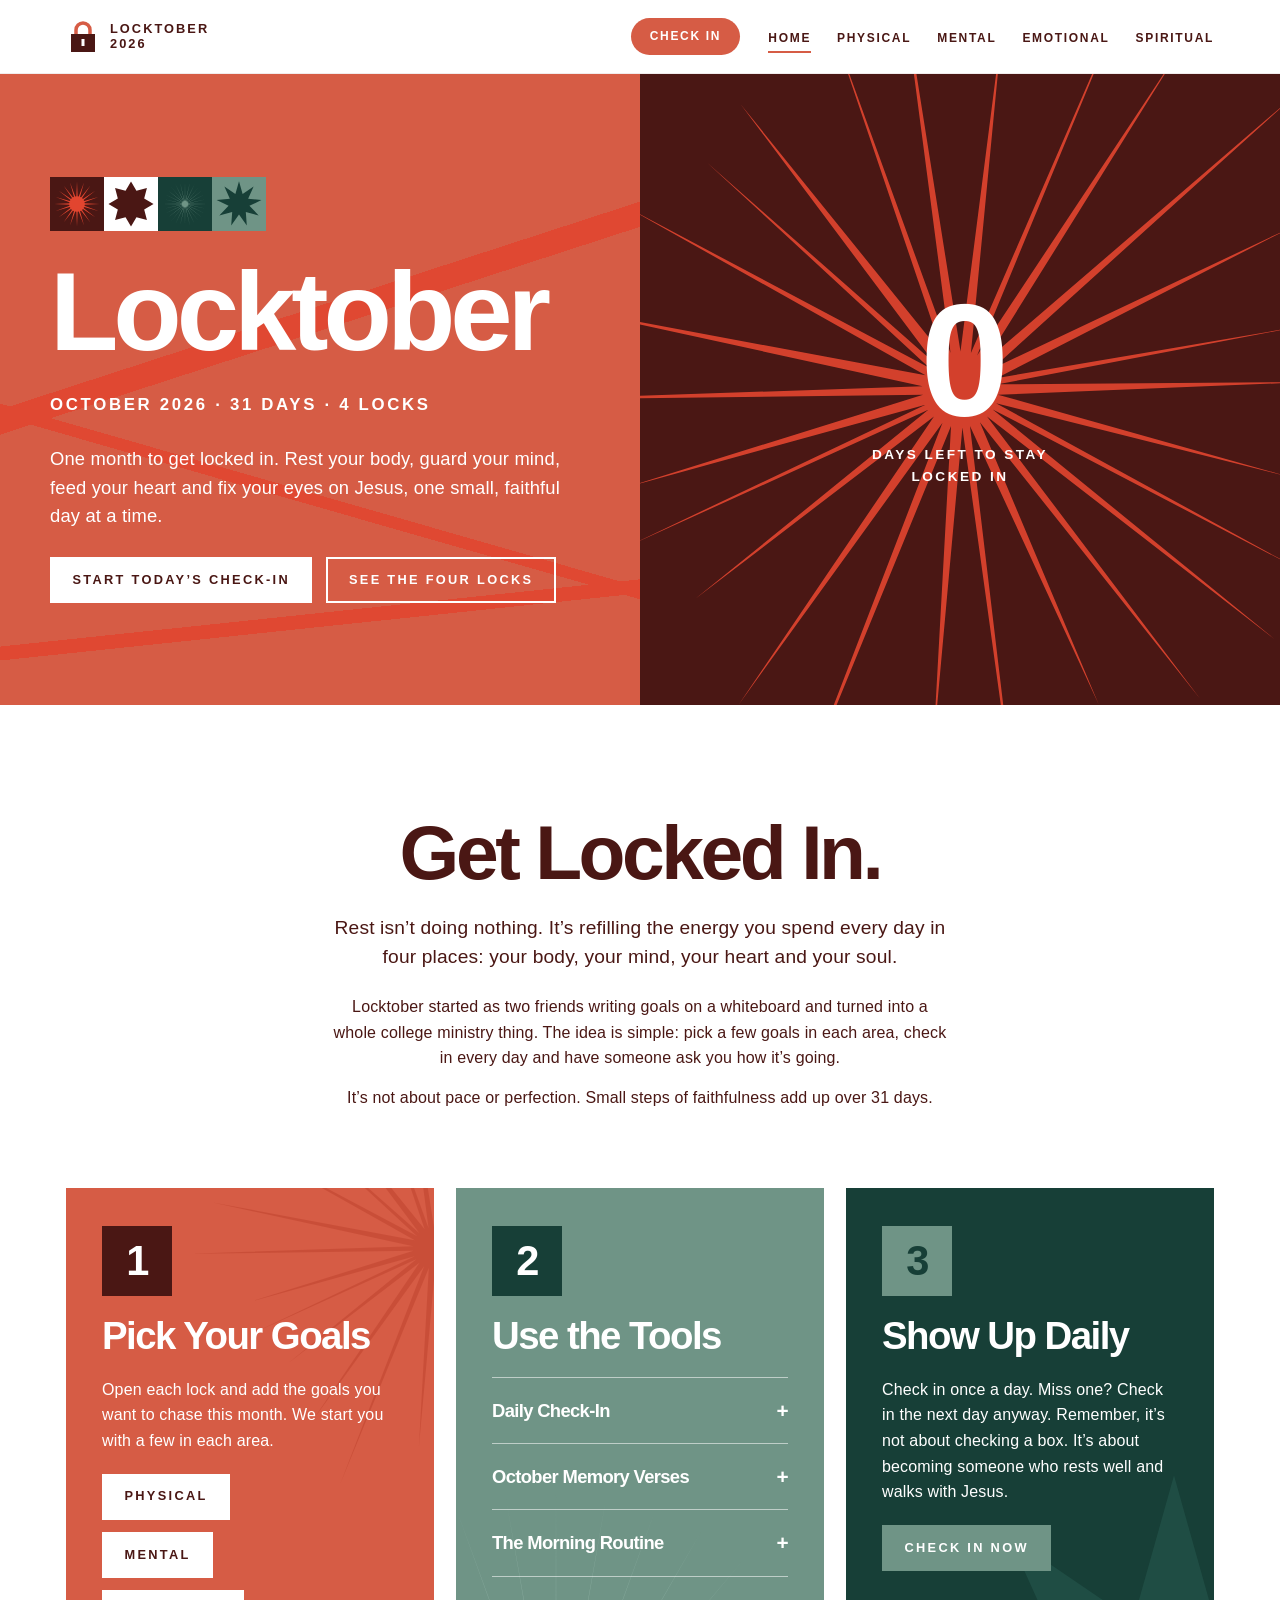
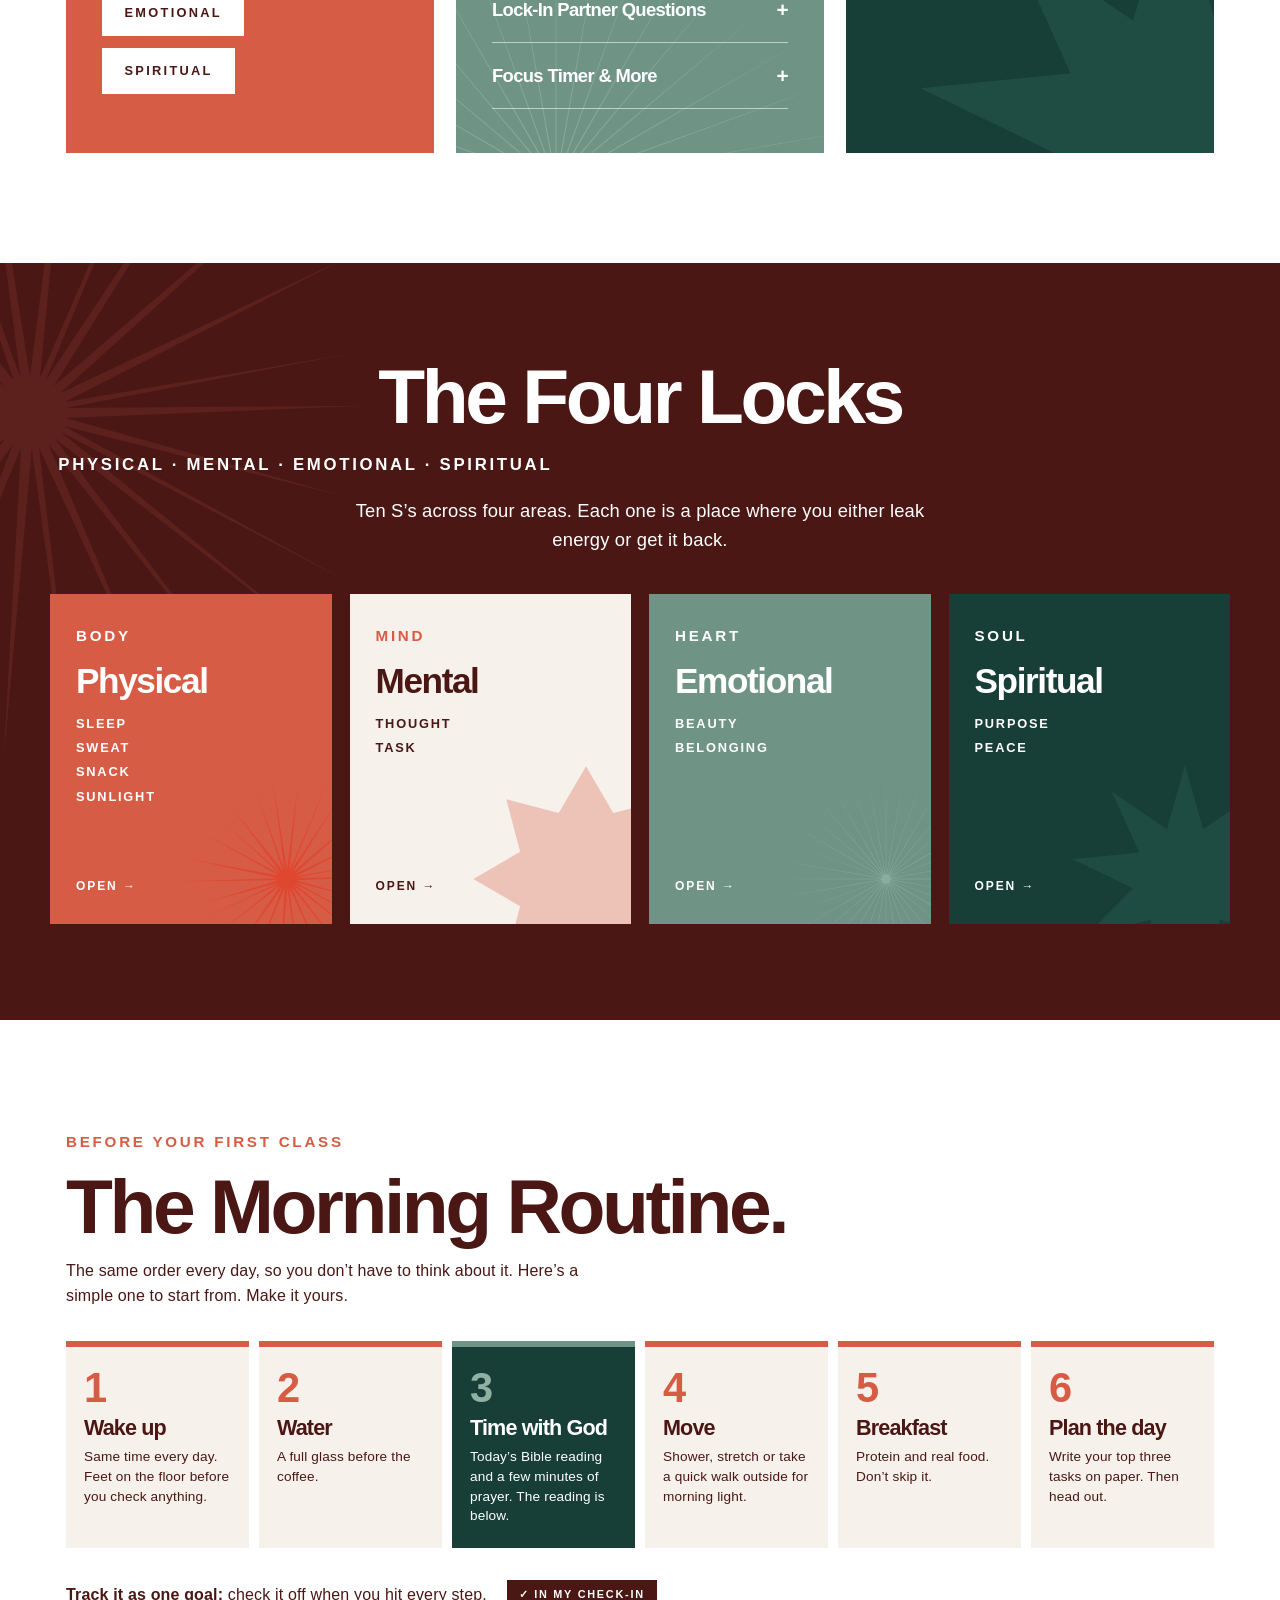
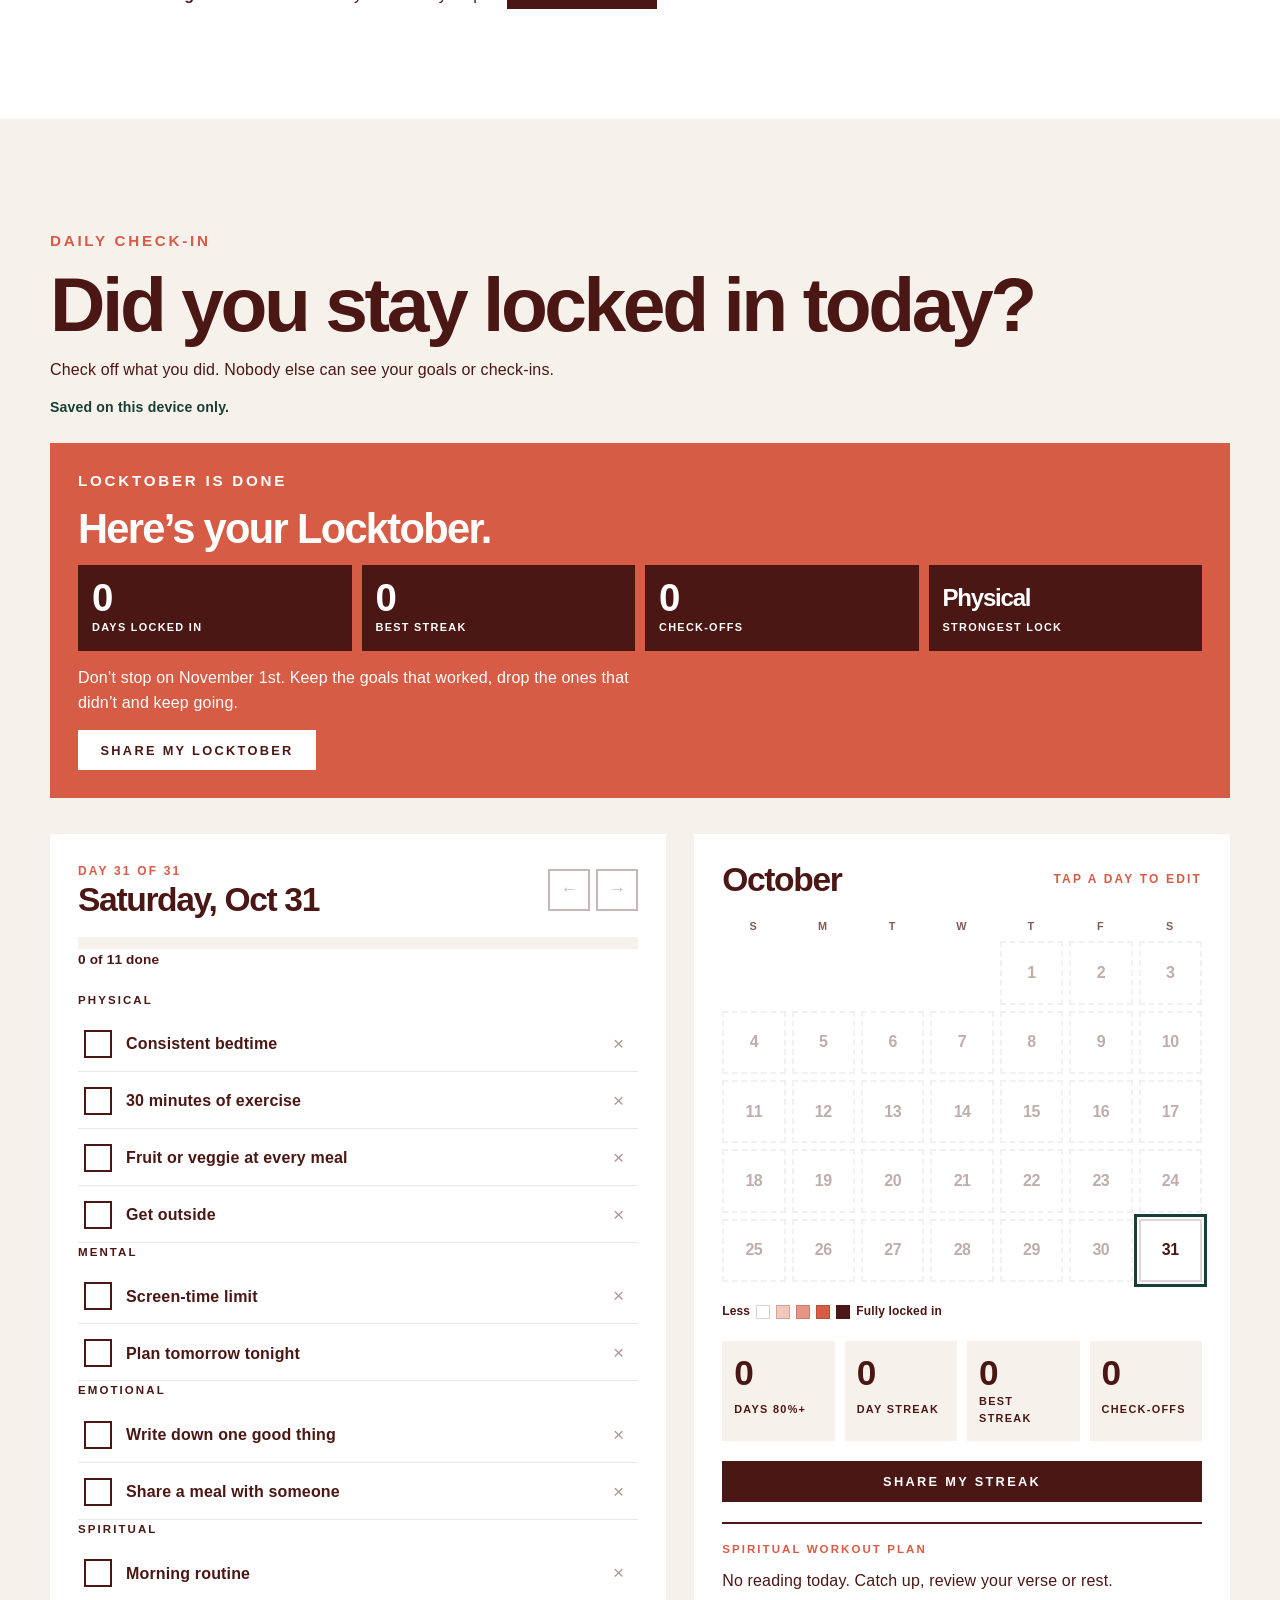
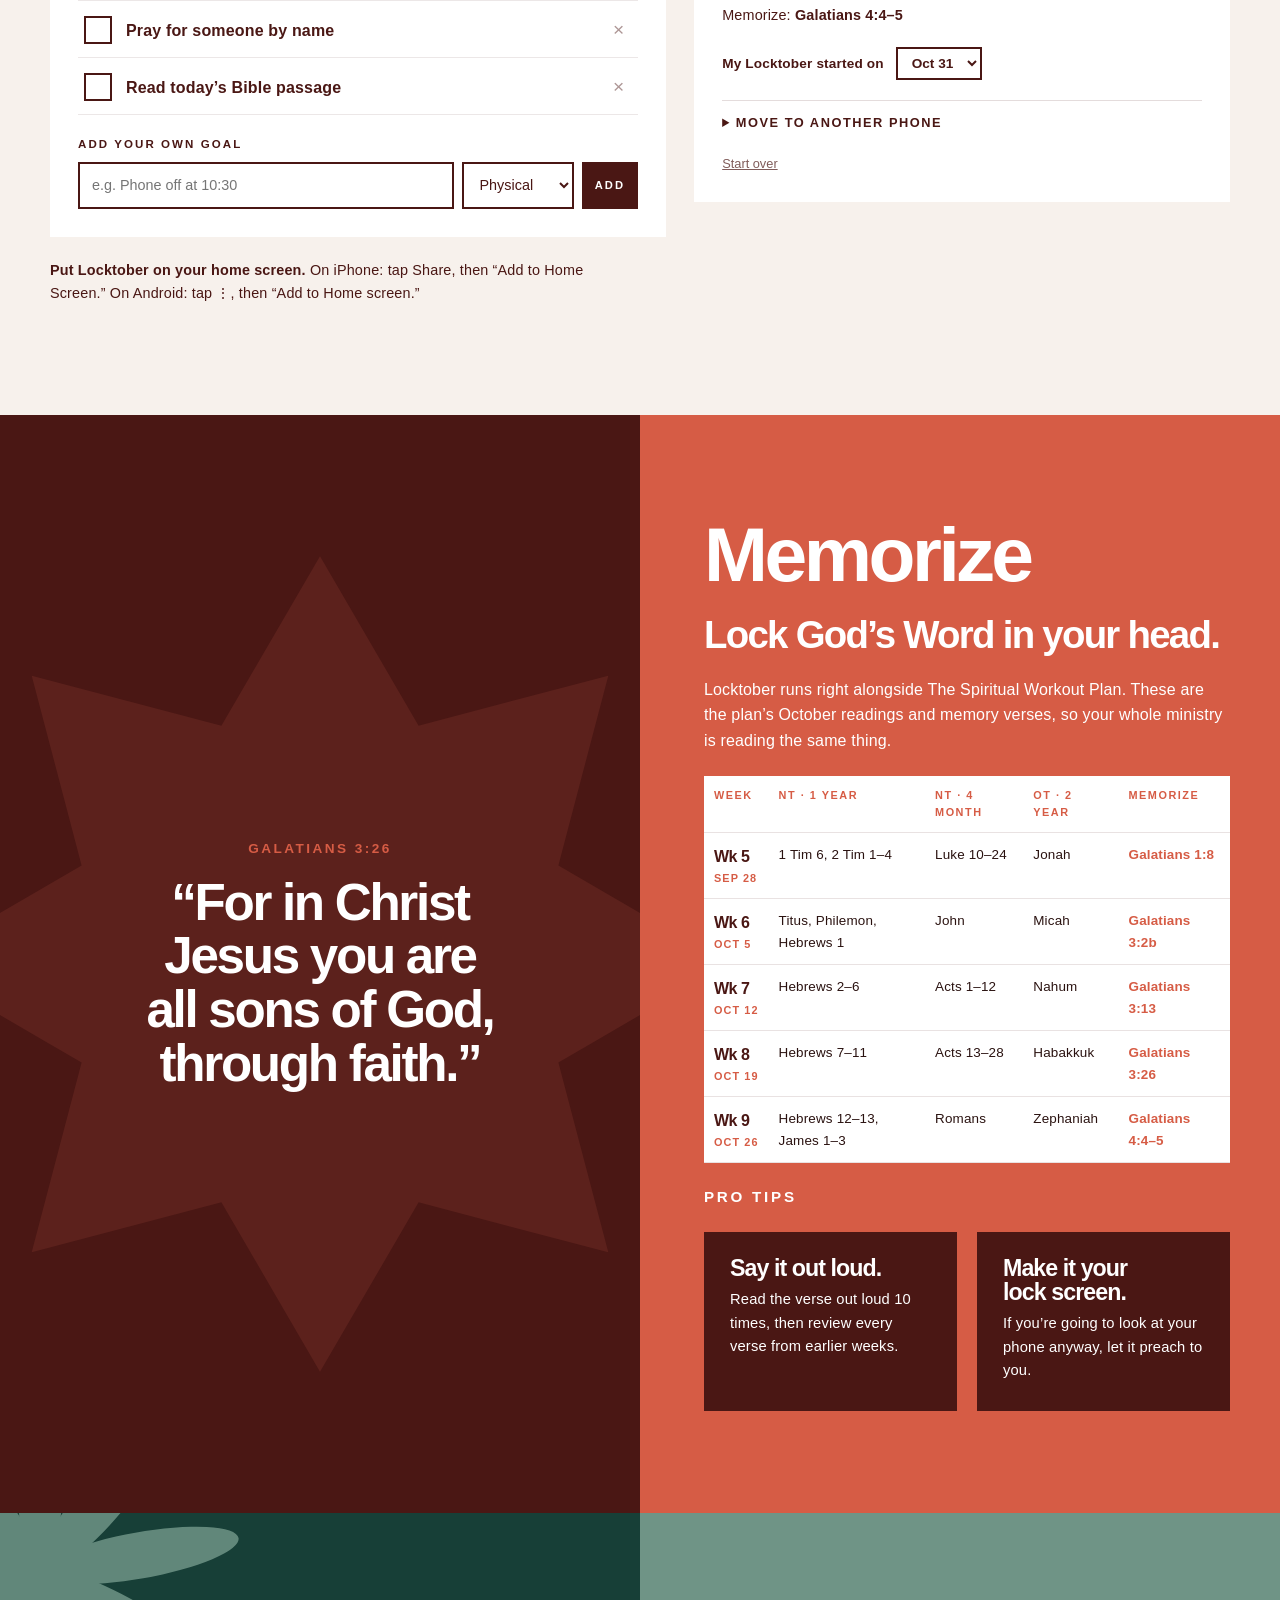
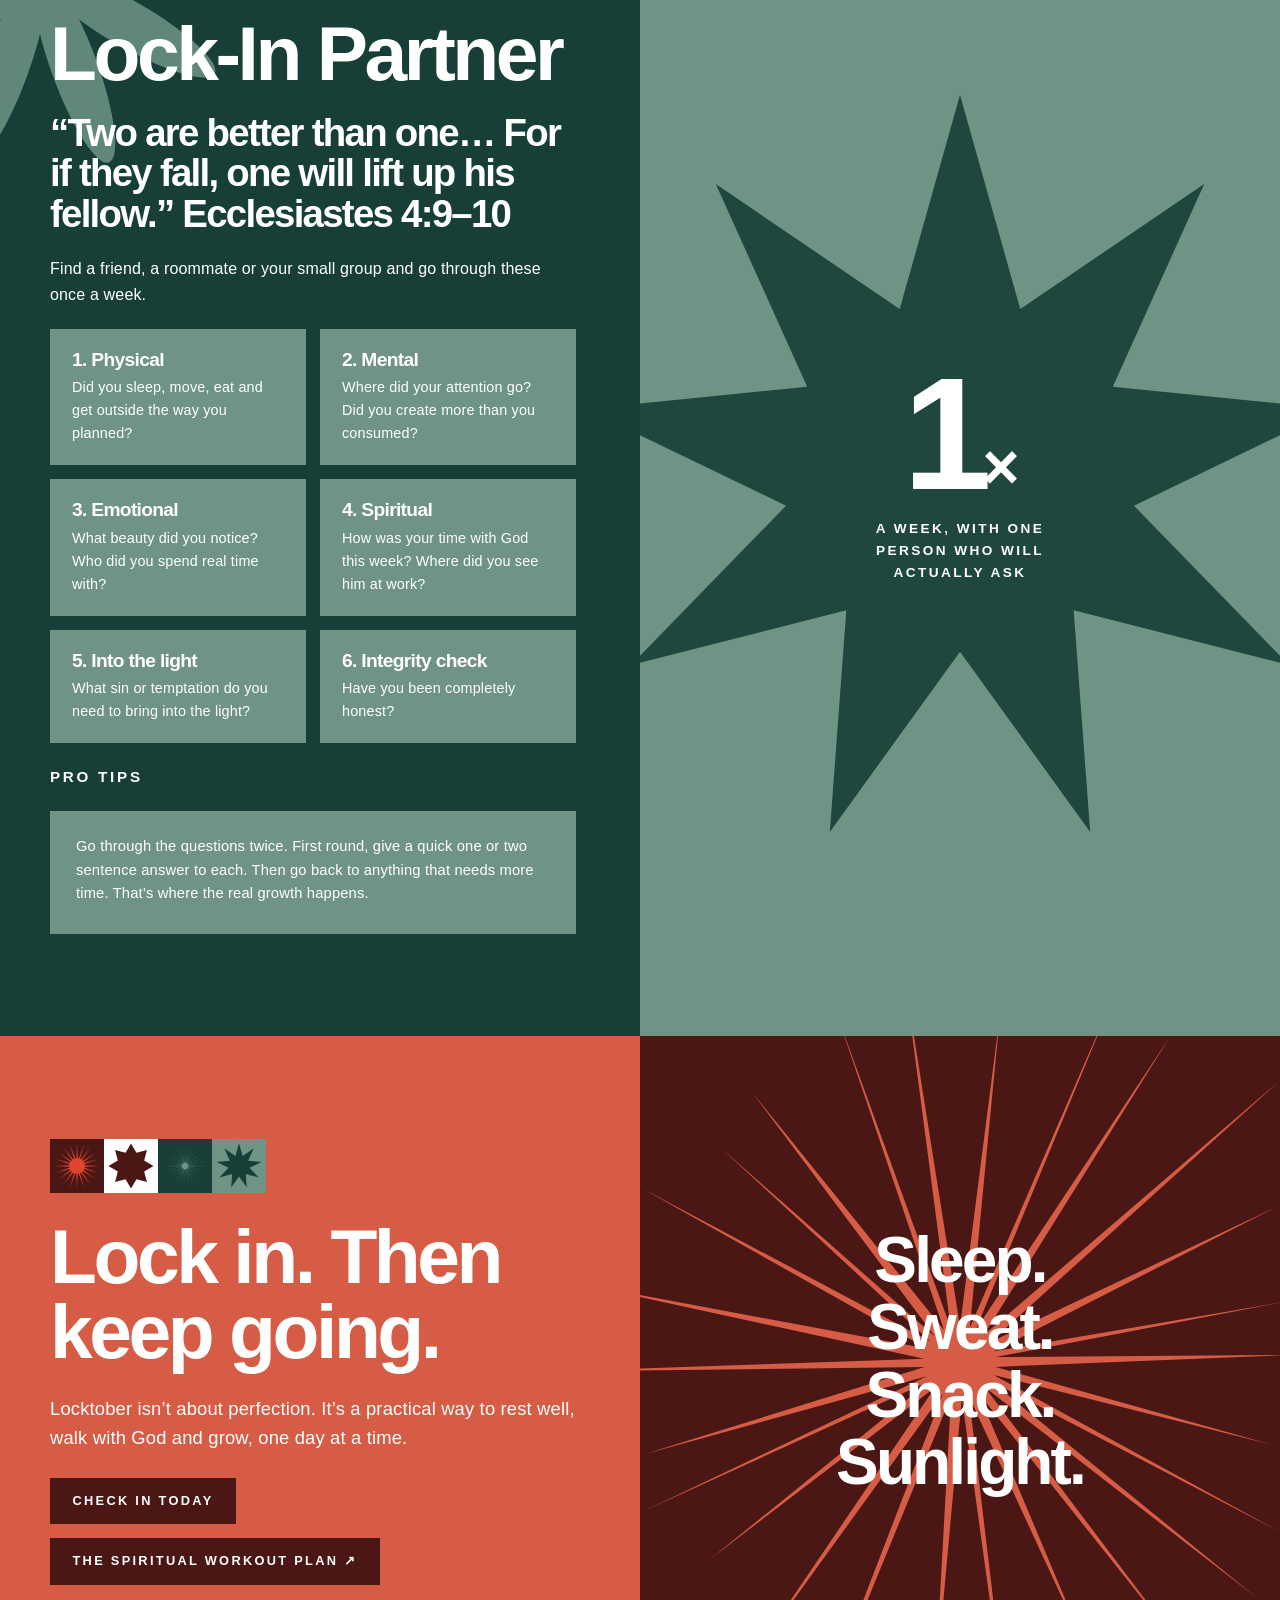
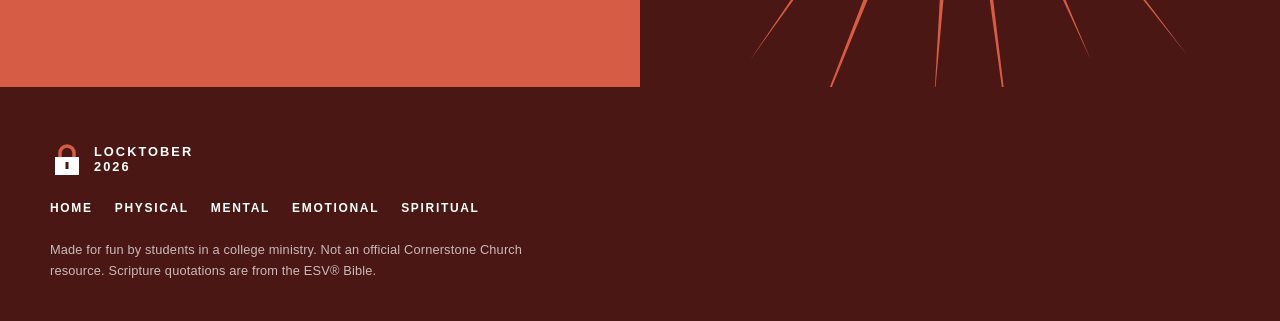
==== commit 781c3e6a: "Add files via upload" ====
--- a/index.html
+++ b/index.html
@@ -24,6 +24,7 @@
       <svg viewBox="0 0 34 34" aria-hidden="true"><path d="M10 15V10a7 7 0 0 1 14 0v5" fill="none" stroke="#d65c45" stroke-width="3.5"/><rect x="5" y="14" width="24" height="18" fill="#4a1714"/><rect x="15.5" y="19" width="3" height="7" fill="#ffffff"/></svg>
       <span>Locktober<br>2026</span>
     </a>
+    <button class="nav-account" type="button" id="account-btn" hidden>Sign in</button>
     <a class="nav-cta" href="index.html#checkin">Check in</a>
     <button class="nav-toggle" type="button" aria-label="Menu" aria-expanded="false"><svg viewBox="0 0 28 28" aria-hidden="true"><path d="M4 8h20M4 14h20M4 20h20" stroke="currentColor" stroke-width="2.5"/></svg></button>
     <ul class="nav-links">
@@ -146,12 +147,12 @@
     <div class="routine__head">
       <p class="label" style="color:var(--coral)">Before your first class</p>
       <h2>The Morning Routine.</h2>
-      <p>The same order every day, so you don’t have to think about it. This one works for most people. Make it yours, but keep God before your phone.</p>
+      <p>The same order every day, so you don’t have to think about it. Here’s a simple one to start from. Make it yours.</p>
     </div>
     <ol class="routine__steps">
       <li><b>Wake up</b><span>Same time every day. Feet on the floor before you check anything.</span></li>
       <li><b>Water</b><span>A full glass before the coffee.</span></li>
-      <li><b>Time with God</b><span>Today’s Bible reading and prayer, before your phone. The reading is below.</span></li>
+      <li><b>Time with God</b><span>Today’s Bible reading and a few minutes of prayer. The reading is below.</span></li>
       <li><b>Move</b><span>Shower, stretch or take a quick walk outside for morning light.</span></li>
       <li><b>Breakfast</b><span>Protein and real food. Don’t skip it.</span></li>
       <li><b>Plan the day</b><span>Write your top three tasks on paper. Then head out.</span></li>
@@ -167,7 +168,8 @@
     <div class="checkin__head">
       <p class="label" style="color:var(--coral)">Daily check-in</p>
       <h2>Did you stay locked in today?</h2>
-      <p>Check off what you did. Your goals and check-ins are saved on this device only, so nobody else can see them.</p>
+      <p>Check off what you did. Nobody else can see your goals or check-ins.</p>
+      <p class="sync-note" id="sync-note">Saved on this device only.</p>
       <div class="recap" id="recap" hidden>
         <p class="label">Locktober is done</p>
         <h3>Here’s your Locktober.</h3>
@@ -294,12 +296,12 @@
       <span class="shape shape--petals" style="width:420px;height:420px;left:-170px;top:-150px;--shape-color:var(--sage);opacity:.85" aria-hidden="true"></span>
       <h2>Lock-In Partner</h2>
       <p class="sub">“Two are better than one… For if they fall, one will lift up his fellow.” Ecclesiastes 4:9–10</p>
-      <p>Find one friend, roommate or your dgroup and go through these once a week.</p>
+      <p>Find a friend, a roommate or your small group and go through these once a week.</p>
       <ol class="qs">
         <li><b>Physical</b><span>Did you sleep, move, eat and get outside the way you planned?</span></li>
         <li><b>Mental</b><span>Where did your attention go? Did you create more than you consumed?</span></li>
         <li><b>Emotional</b><span>What beauty did you notice? Who did you spend real time with?</span></li>
-        <li><b>Spiritual</b><span>Did you meet with God before your phone? Did you take a sabbath?</span></li>
+        <li><b>Spiritual</b><span>How was your time with God this week? Where did you see him at work?</span></li>
         <li><b>Into the light</b><span>What sin or temptation do you need to bring into the light?</span></li>
         <li><b>Integrity check</b><span>Have you been completely honest?</span></li>
       </ol>
@@ -358,5 +360,7 @@
 </footer>
 
 <script src="app.js"></script>
+<script src="firebase-config.js"></script>
+<script src="account.js"></script>
 </body>
 </html>
--- a/style.css
+++ b/style.css
@@ -187,6 +187,25 @@
   padding: 0.75em 1.6em;
   border-radius: 999px;
   white-space: nowrap;
+}
+.nav-account {
+  font-family: var(--body);
+  font-weight: 800;
+  font-size: 0.75rem;
+  letter-spacing: 0.14em;
+  text-transform: uppercase;
+  background: transparent;
+  color: var(--maroon);
+  border: 2px solid var(--maroon);
+  padding: 0.65em 1.4em;
+  border-radius: 999px;
+  cursor: pointer;
+  white-space: nowrap;
+}
+.nav-account.signed-in { border-color: var(--teal); color: var(--teal); }
+@media (max-width: 440px) {
+  .site-header .logo span { display: none; }
+  .nav-account { padding: 0.6em 1em; font-size: 0.68rem; }
 }
 .nav-toggle {
   display: none;
@@ -729,6 +748,30 @@
 .share-dialog p { font-size: .85rem; }
 .share-dialog .btn--ghost { color: var(--maroon); }
 
+/* ---------- accounts ---------- */
+.sync-note { font-size: .88rem; font-weight: 700; color: var(--teal); }
+.acct-link { background: none; border: 0; padding: 0; font: inherit; font-weight: 800; color: inherit; text-decoration: underline; cursor: pointer; }
+.account-dialog { border: 0; padding: 28px 24px 24px; width: min(420px, calc(100vw - 32px)); max-height: calc(100vh - 32px); overflow: auto; background: var(--white); color: var(--maroon); display: none; }
+.account-dialog[open] { display: grid; gap: 12px; }
+.account-dialog::backdrop { background: rgba(42, 18, 16, .7); }
+.account-dialog .acct-out, .account-dialog .acct-in { display: grid; gap: 12px; }
+.account-dialog [hidden] { display: none !important; }
+.account-dialog .label { color: var(--coral); font-size: .72rem; }
+.account-dialog h3 { font-size: 1.9rem; }
+.account-dialog p { font-size: .92rem; }
+.acct-google { width: 100%; }
+.acct-or { text-align: center; font-size: .75rem !important; font-weight: 800; letter-spacing: .14em; text-transform: uppercase; opacity: .6; }
+.acct-form { display: grid; gap: 8px; }
+.acct-form label { font-size: .72rem; font-weight: 800; letter-spacing: .12em; text-transform: uppercase; }
+.acct-form input { font: inherit; padding: 10px 12px; border: 2px solid var(--maroon); border-radius: 0; color: var(--maroon); background: var(--white); min-width: 0; }
+.acct-form .btn-row { margin-top: 6px; }
+.acct-form .btn--ghost, .account-dialog .btn--ghost { color: var(--maroon); }
+.acct-forgot { justify-self: start; font-size: .82rem; }
+.acct-small { font-size: .8rem !important; opacity: .75; }
+.acct-msg { font-weight: 700; color: var(--coral-ray); min-height: 1.2em; }
+.acct-msg:empty { display: none; }
+.acct-close { position: absolute; top: 8px; right: 10px; background: none; border: 0; font-size: 1.8rem; line-height: 1; color: var(--maroon); cursor: pointer; padding: 4px 8px; }
+
 /* ---------- reading table ---------- */
 .table-wrap { overflow-x: auto; background: var(--white); color: var(--ink); }
 .reading { border-collapse: collapse; width: 100%; min-width: 500px; font-size: .84rem; }
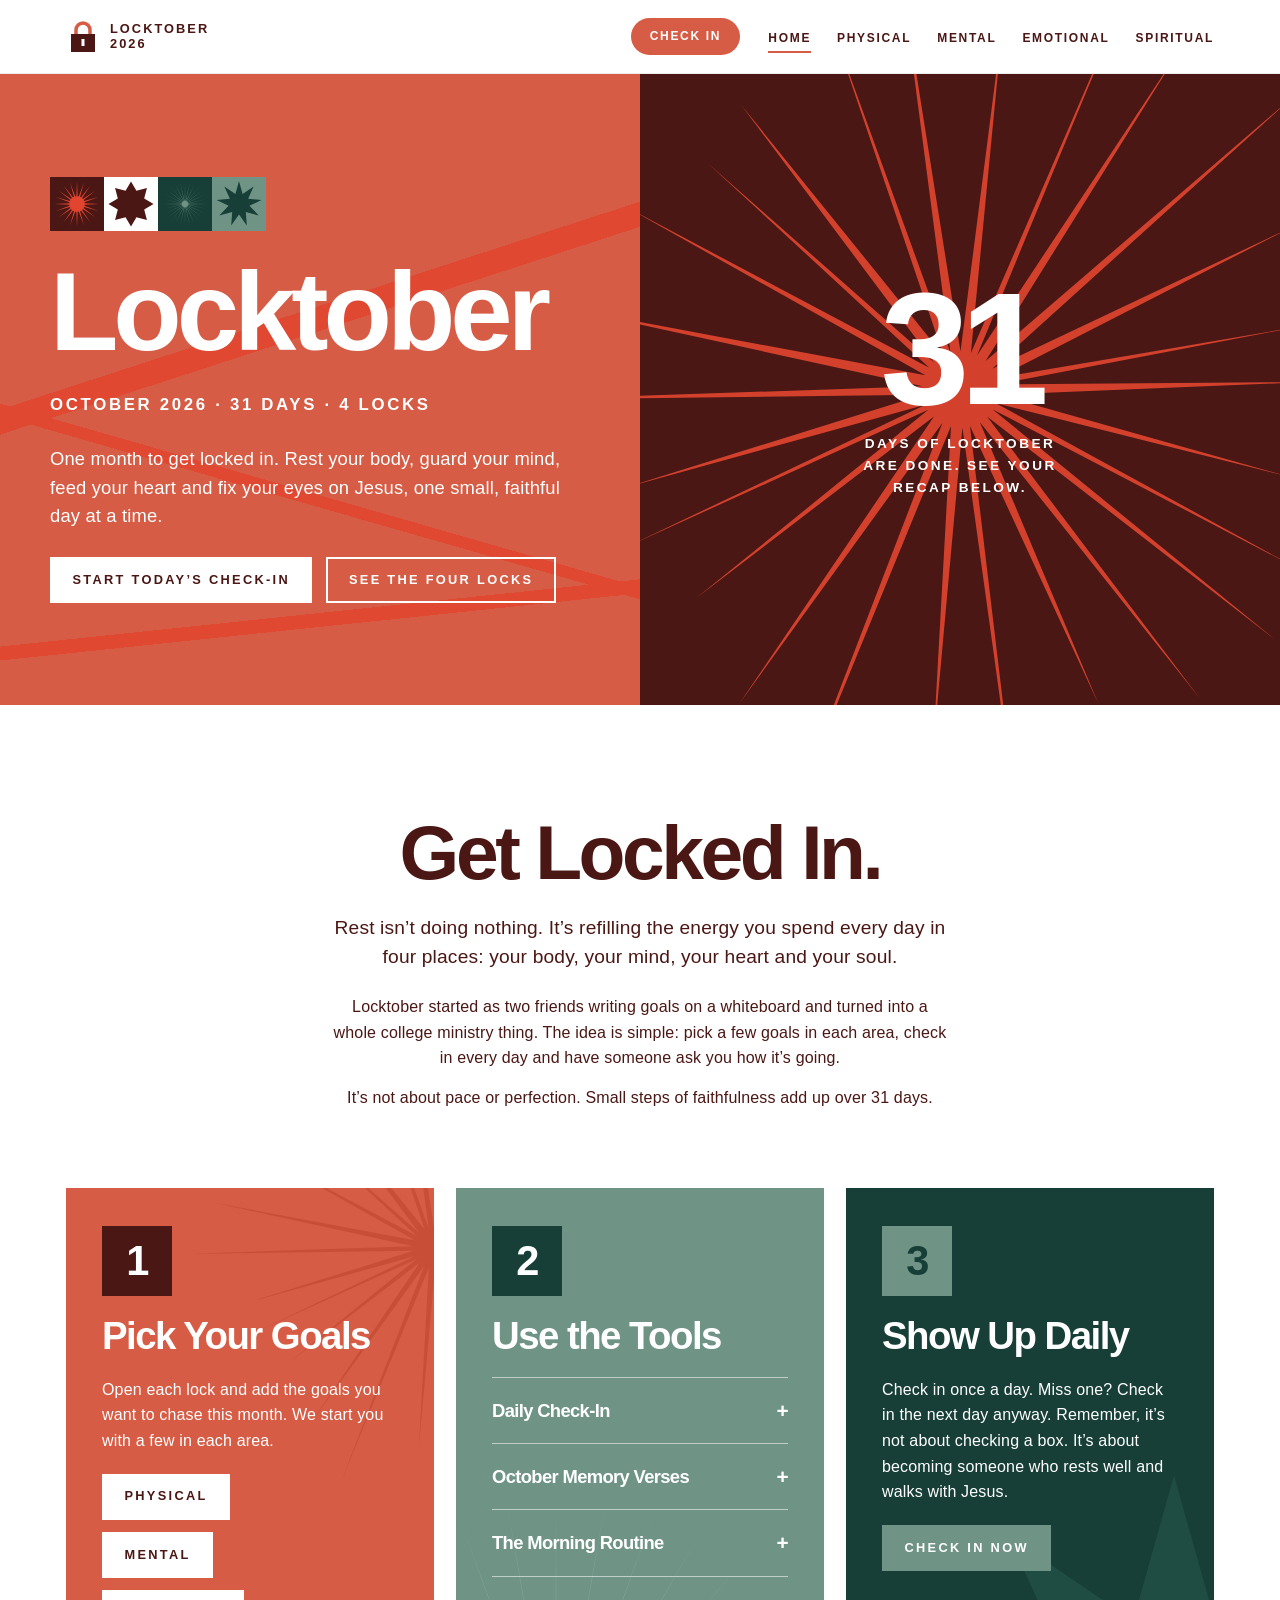
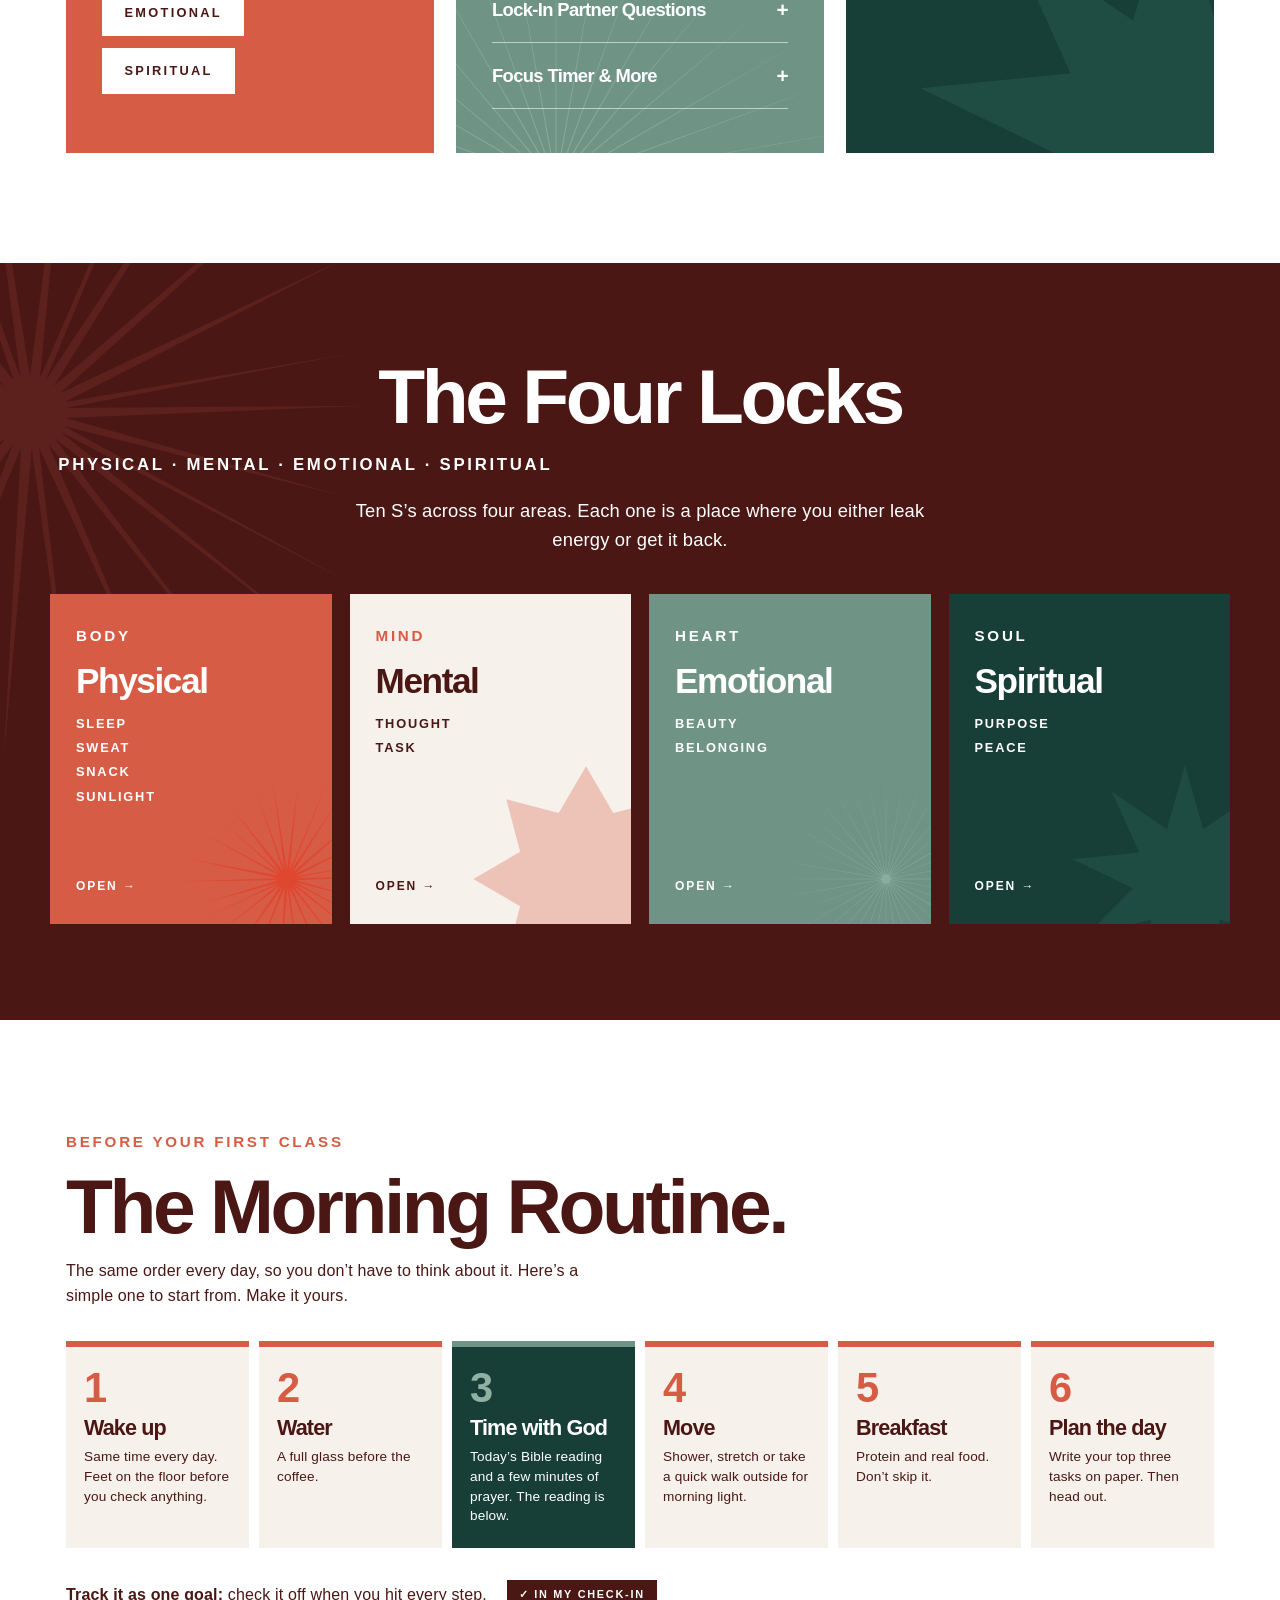
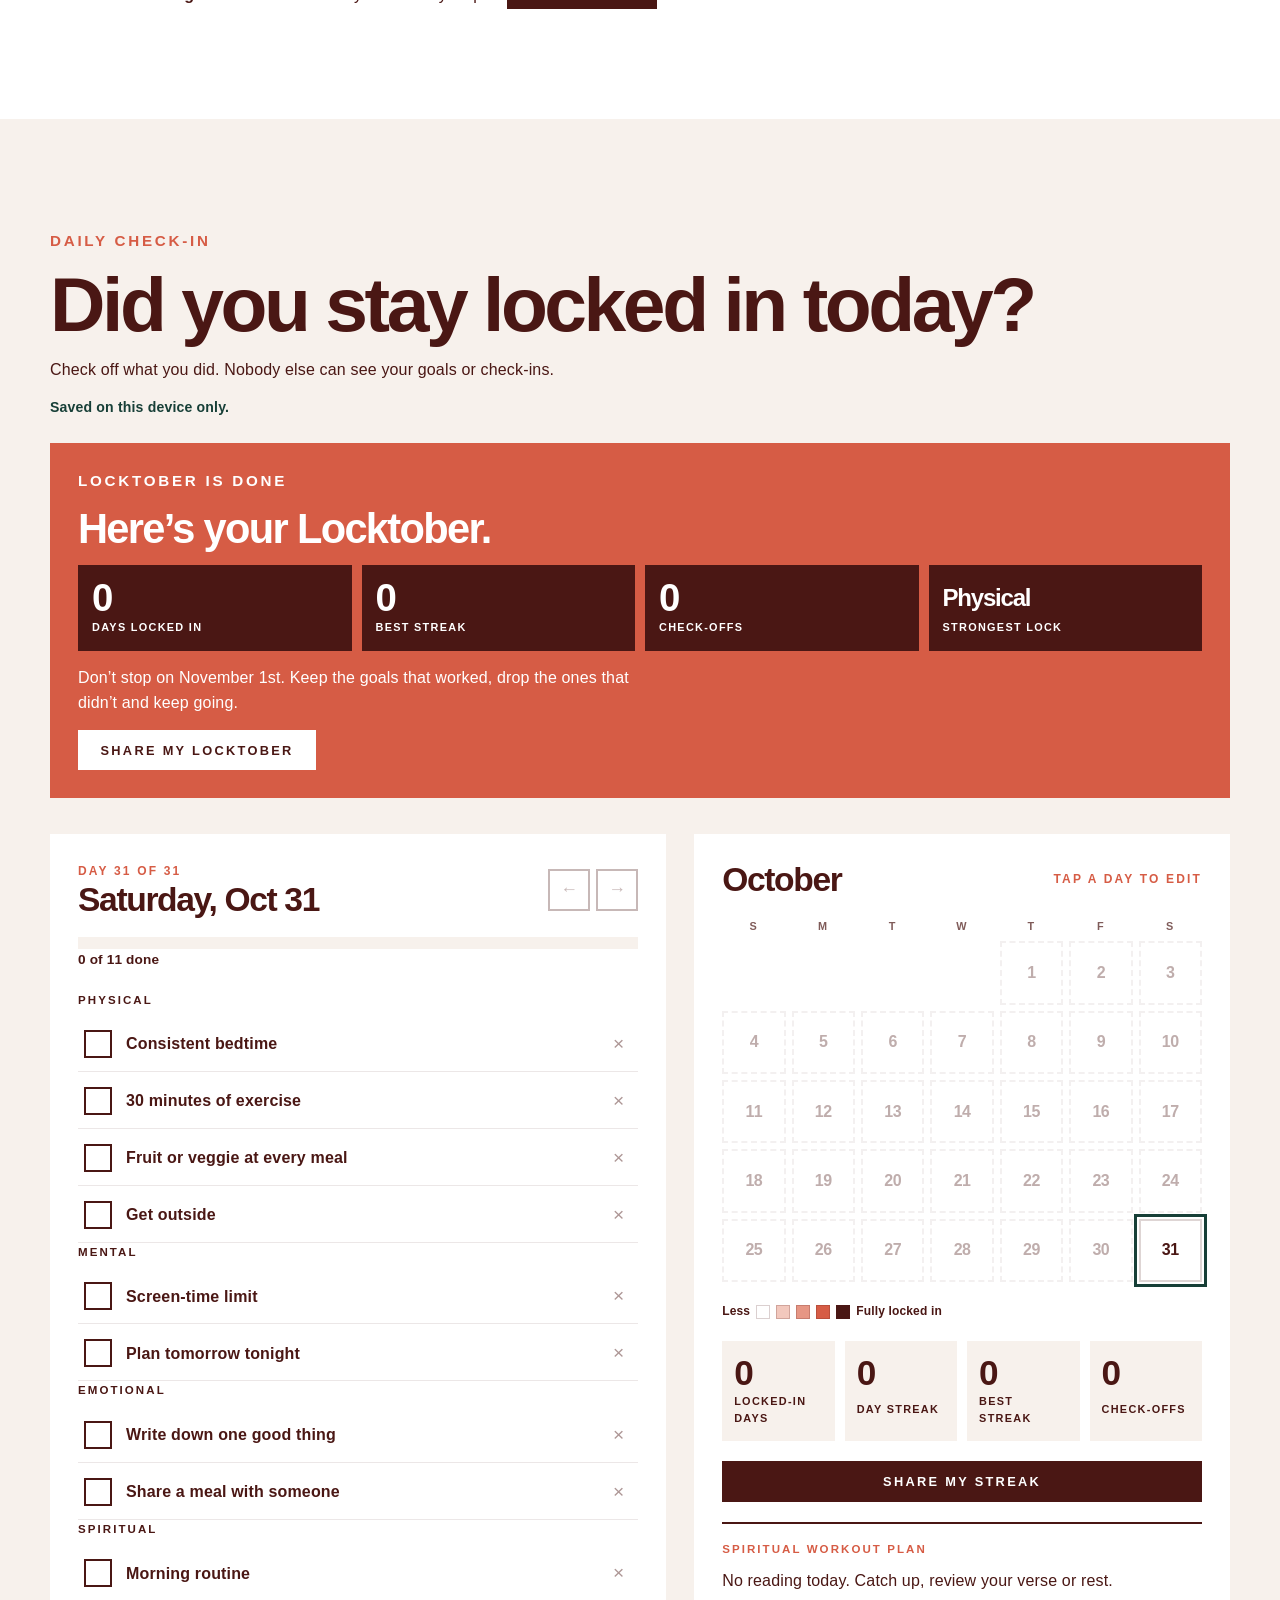
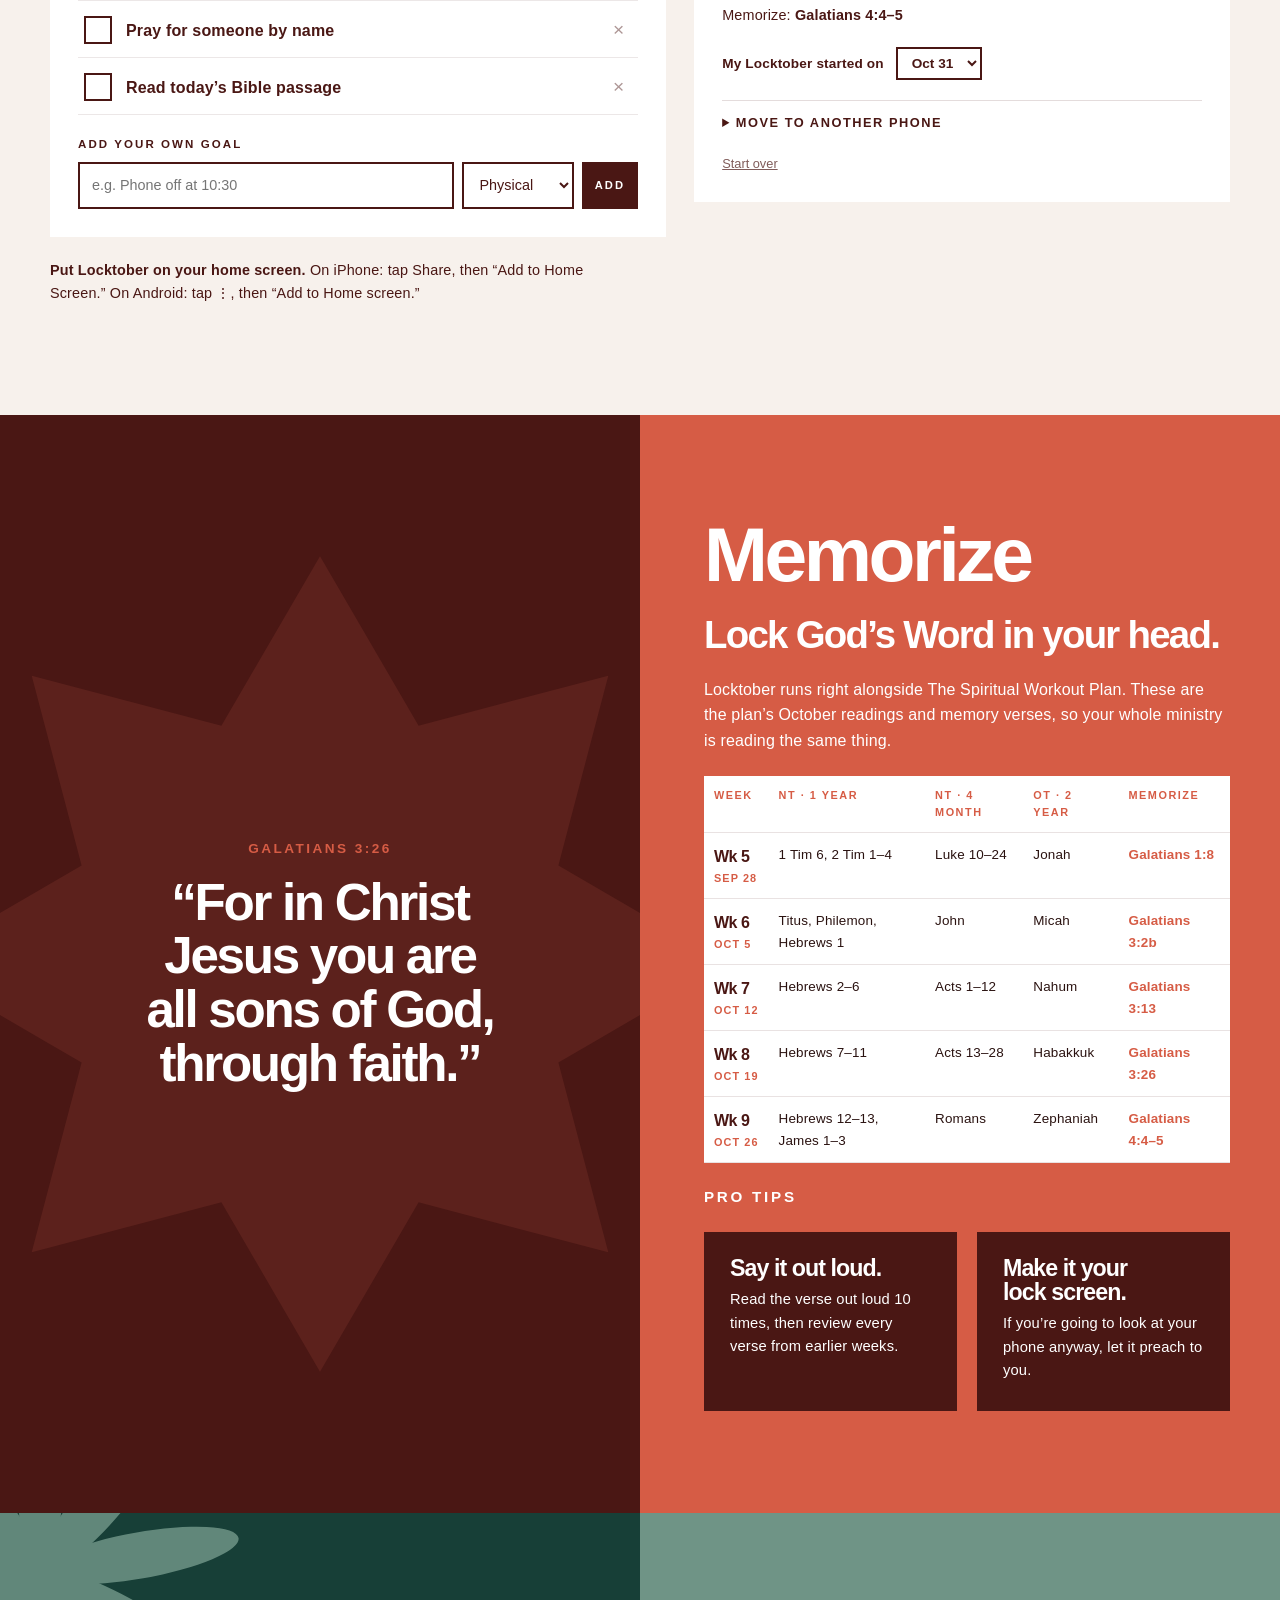
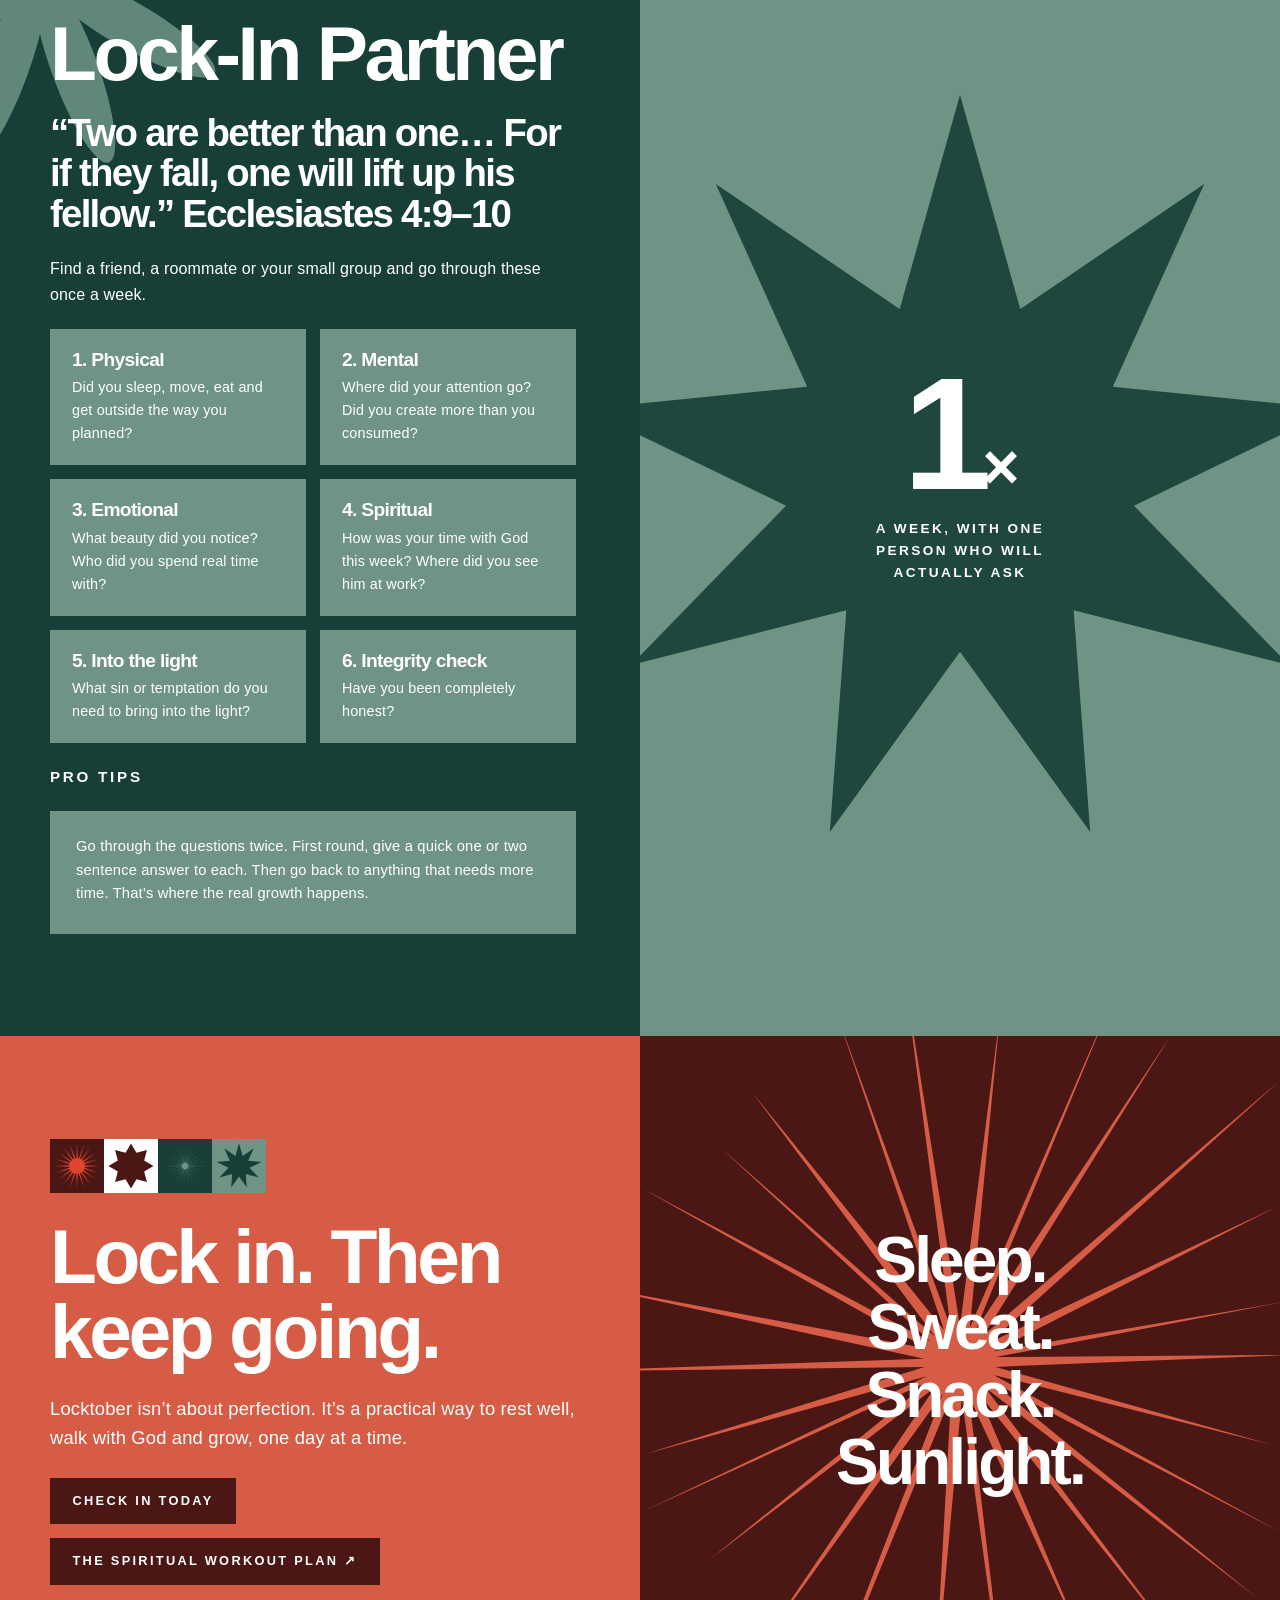
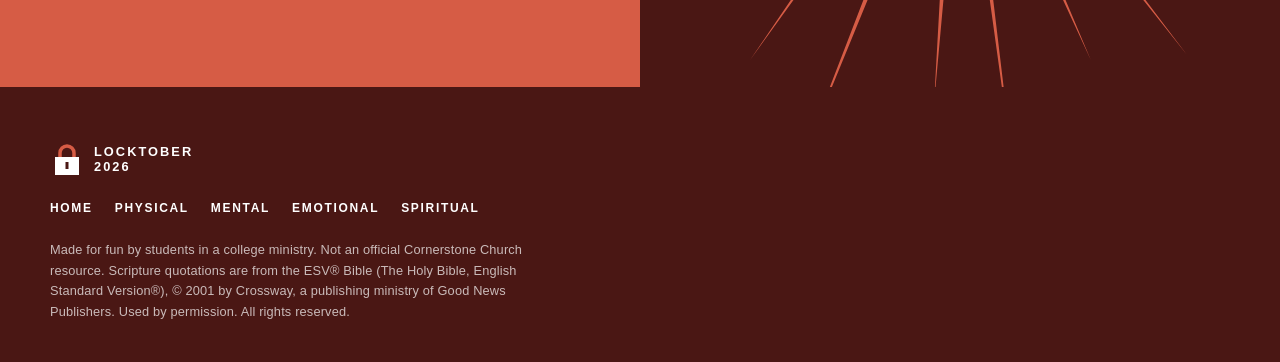
==== commit e2aa24ed: "Add files via upload" ====
--- a/index.html
+++ b/index.html
@@ -5,7 +5,16 @@
 <meta name="viewport" content="width=device-width, initial-scale=1, viewport-fit=cover">
 <title>Locktober</title>
 <meta name="claude:viewport-fit-sides" content="cover">
-<meta name="description" content="31 days to get locked in: physical, mental, emotional, and spiritual rest for October.">
+<meta name="description" content="31 days to get locked in: physical, mental, emotional and spiritual. Pick your goals and check in every day.">
+<meta property="og:type" content="website">
+<meta property="og:site_name" content="Locktober">
+<meta property="og:title" content="Locktober">
+<meta property="og:description" content="31 days to get locked in: physical, mental, emotional and spiritual. Pick your goals and check in every day.">
+<meta property="og:url" content="https://jack-norby.github.io/loct/">
+<meta property="og:image" content="https://jack-norby.github.io/loct/og-image.png">
+<meta property="og:image:width" content="1200">
+<meta property="og:image:height" content="630">
+<meta name="twitter:card" content="summary_large_image">
 <link rel="preconnect" href="https://fonts.googleapis.com">
 <link rel="preconnect" href="https://fonts.gstatic.com" crossorigin>
 <link rel="stylesheet" href="https://fonts.googleapis.com/css2?family=Inter+Tight:wght@700;800&family=Montserrat:wght@500;600;700;800&display=swap">
@@ -54,8 +63,8 @@
     </div>
     <div class="split__art t-maroon">
       <span class="shape shape--burst" style="width:150%;height:150%;--shape-color:var(--coral-ray);opacity:.9" aria-hidden="true"></span>
-      <div class="stat" id="days-left">15</div>
-      <p class="stat-cap">days left to stay locked in</p>
+      <div class="stat" id="days-left">16</div>
+      <p class="stat-cap" id="days-left-cap">days left to stay locked in</p>
     </div>
   </section>
 
@@ -229,7 +238,7 @@
           <span>Fully locked in</span>
         </div>
         <div class="stats">
-          <div><b id="stat-locked">0</b><span>Days 80%+</span></div>
+          <div><b id="stat-locked">0</b><span>Locked-in days</span></div>
           <div><b id="stat-streak">0</b><span>Day streak</span></div>
           <div><b id="stat-best">0</b><span>Best streak</span></div>
           <div><b id="stat-checks">0</b><span>Check-offs</span></div>
@@ -355,7 +364,7 @@
     <nav aria-label="Footer">
       <a href="index.html">Home</a><a href="physical.html">Physical</a><a href="mental.html">Mental</a><a href="emotional.html">Emotional</a><a href="spiritual.html">Spiritual</a>
     </nav>
-    <small>Made for fun by students in a college ministry. Not an official Cornerstone Church resource. Scripture quotations are from the ESV® Bible.</small>
+    <small>Made for fun by students in a college ministry. Not an official Cornerstone Church resource. Scripture quotations are from the ESV® Bible (The Holy Bible, English Standard Version®), © 2001 by Crossway, a publishing ministry of Good News Publishers. Used by permission. All rights reserved.</small>
   </div>
 </footer>
 
